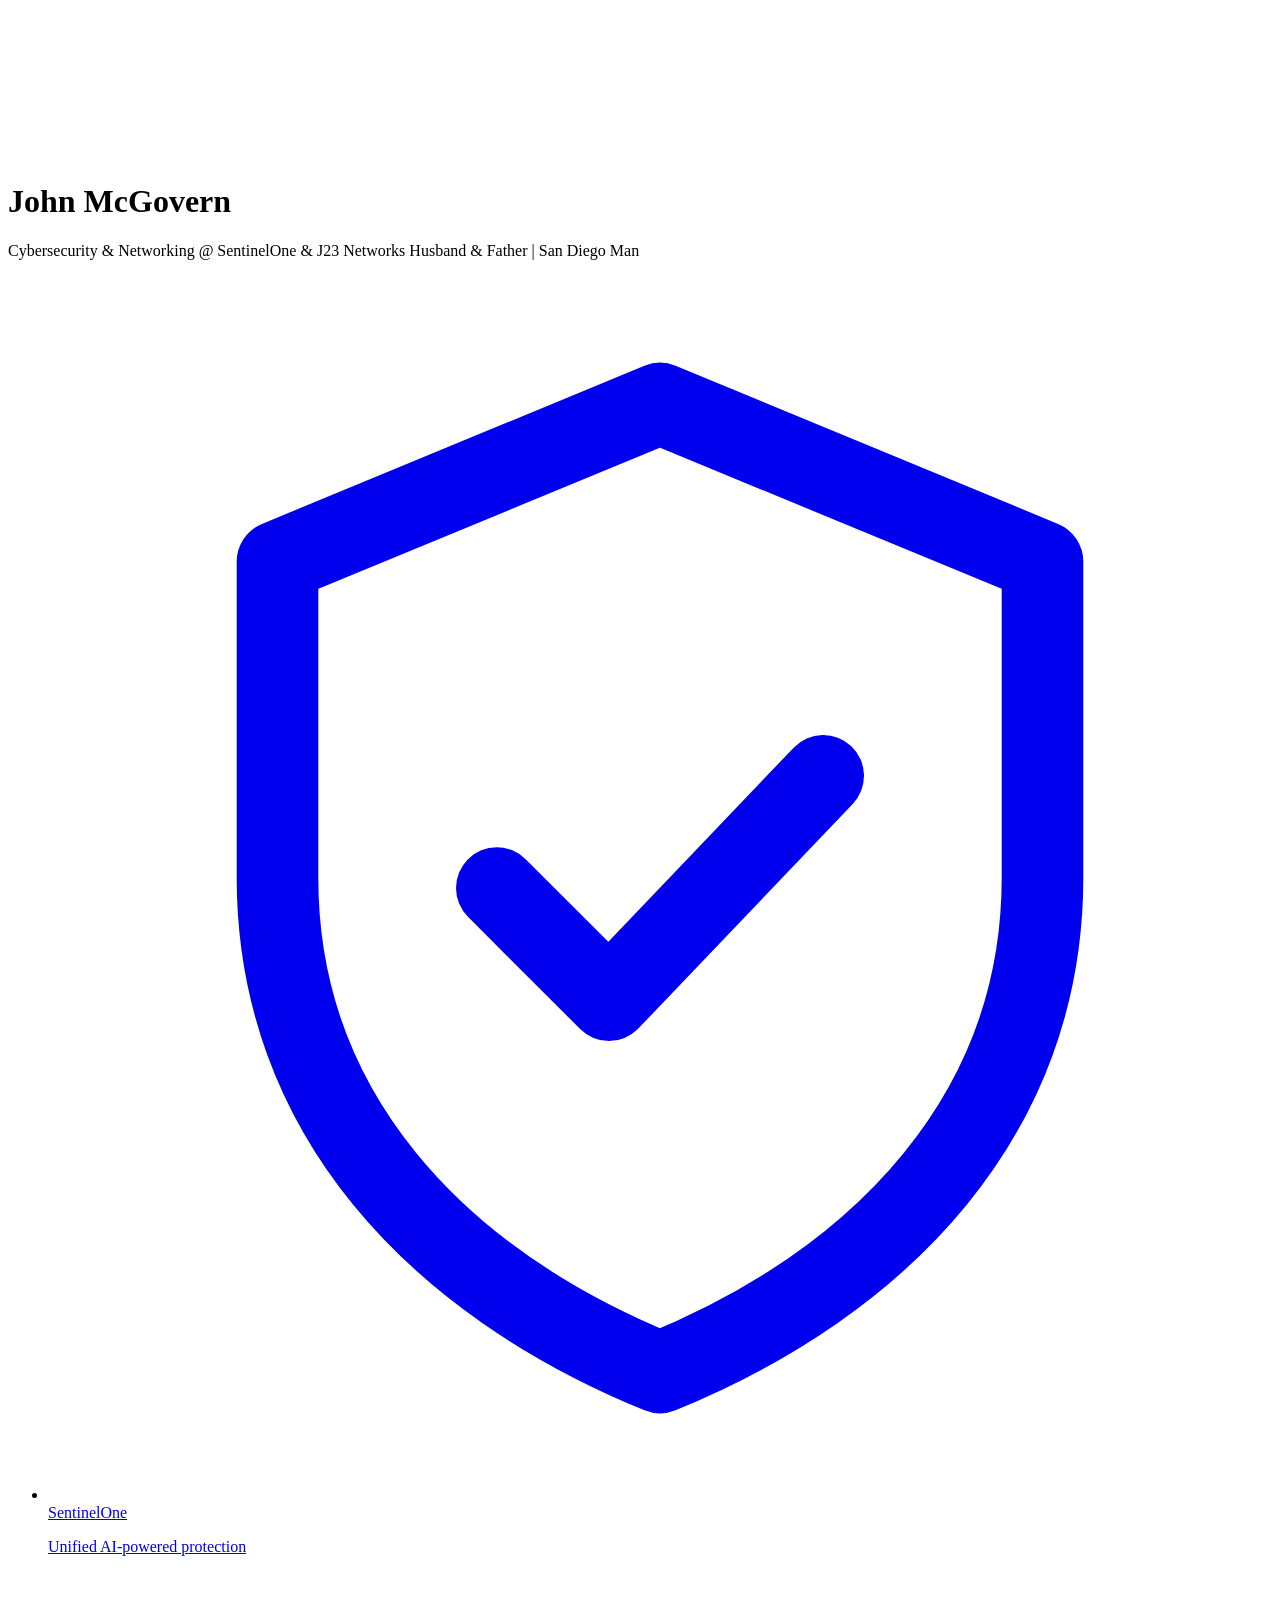
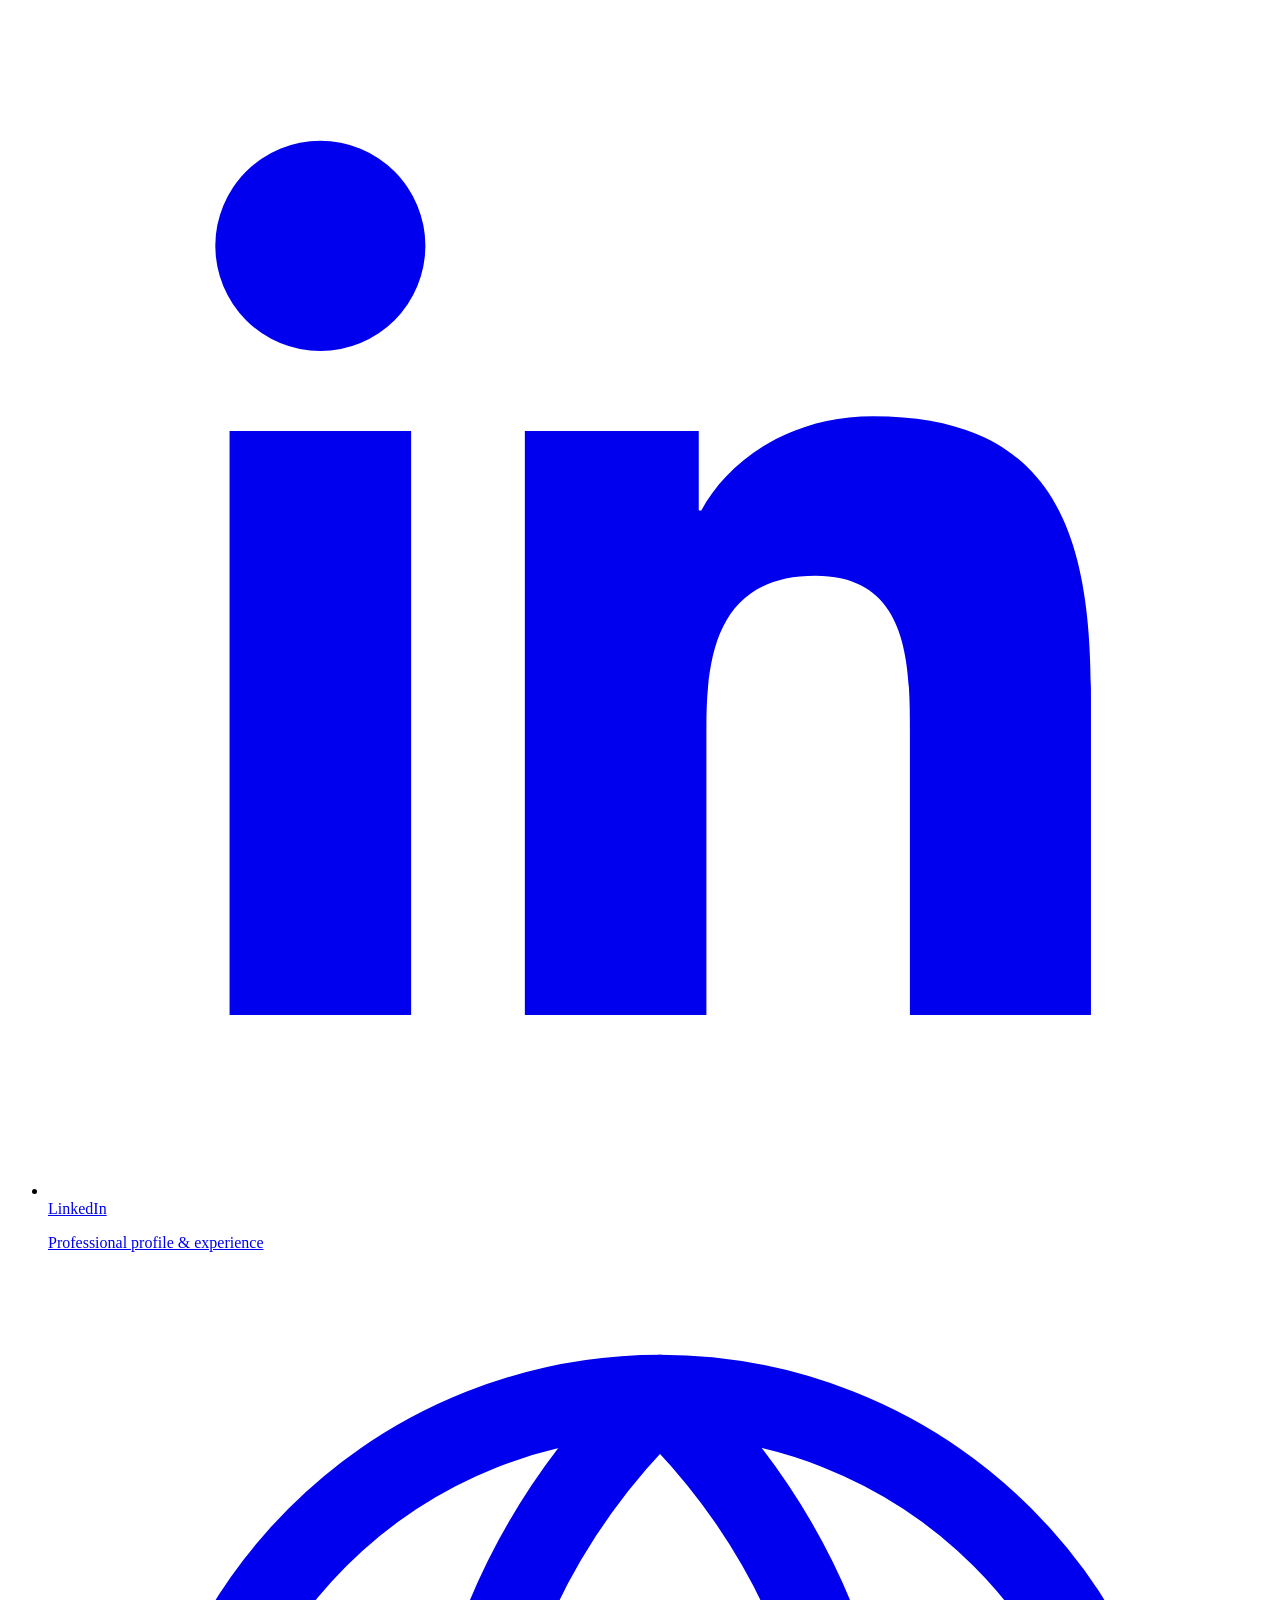
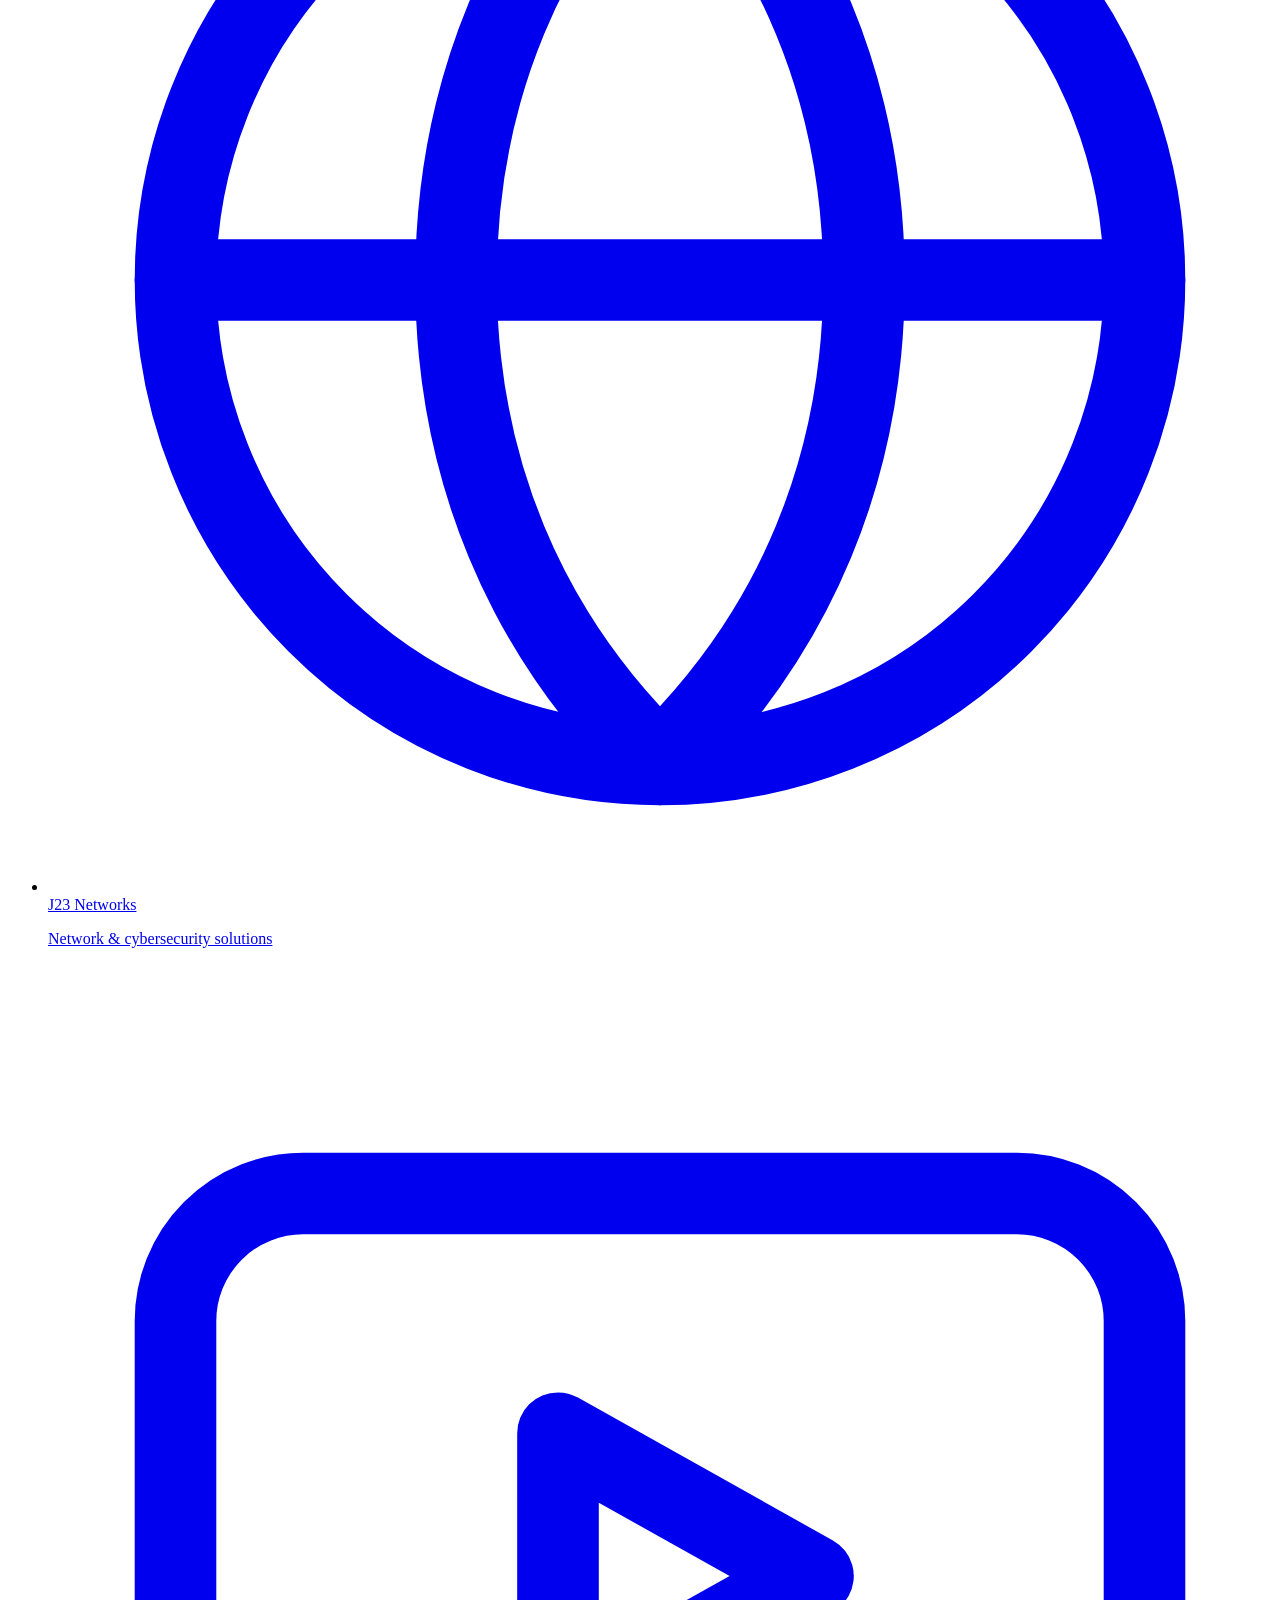
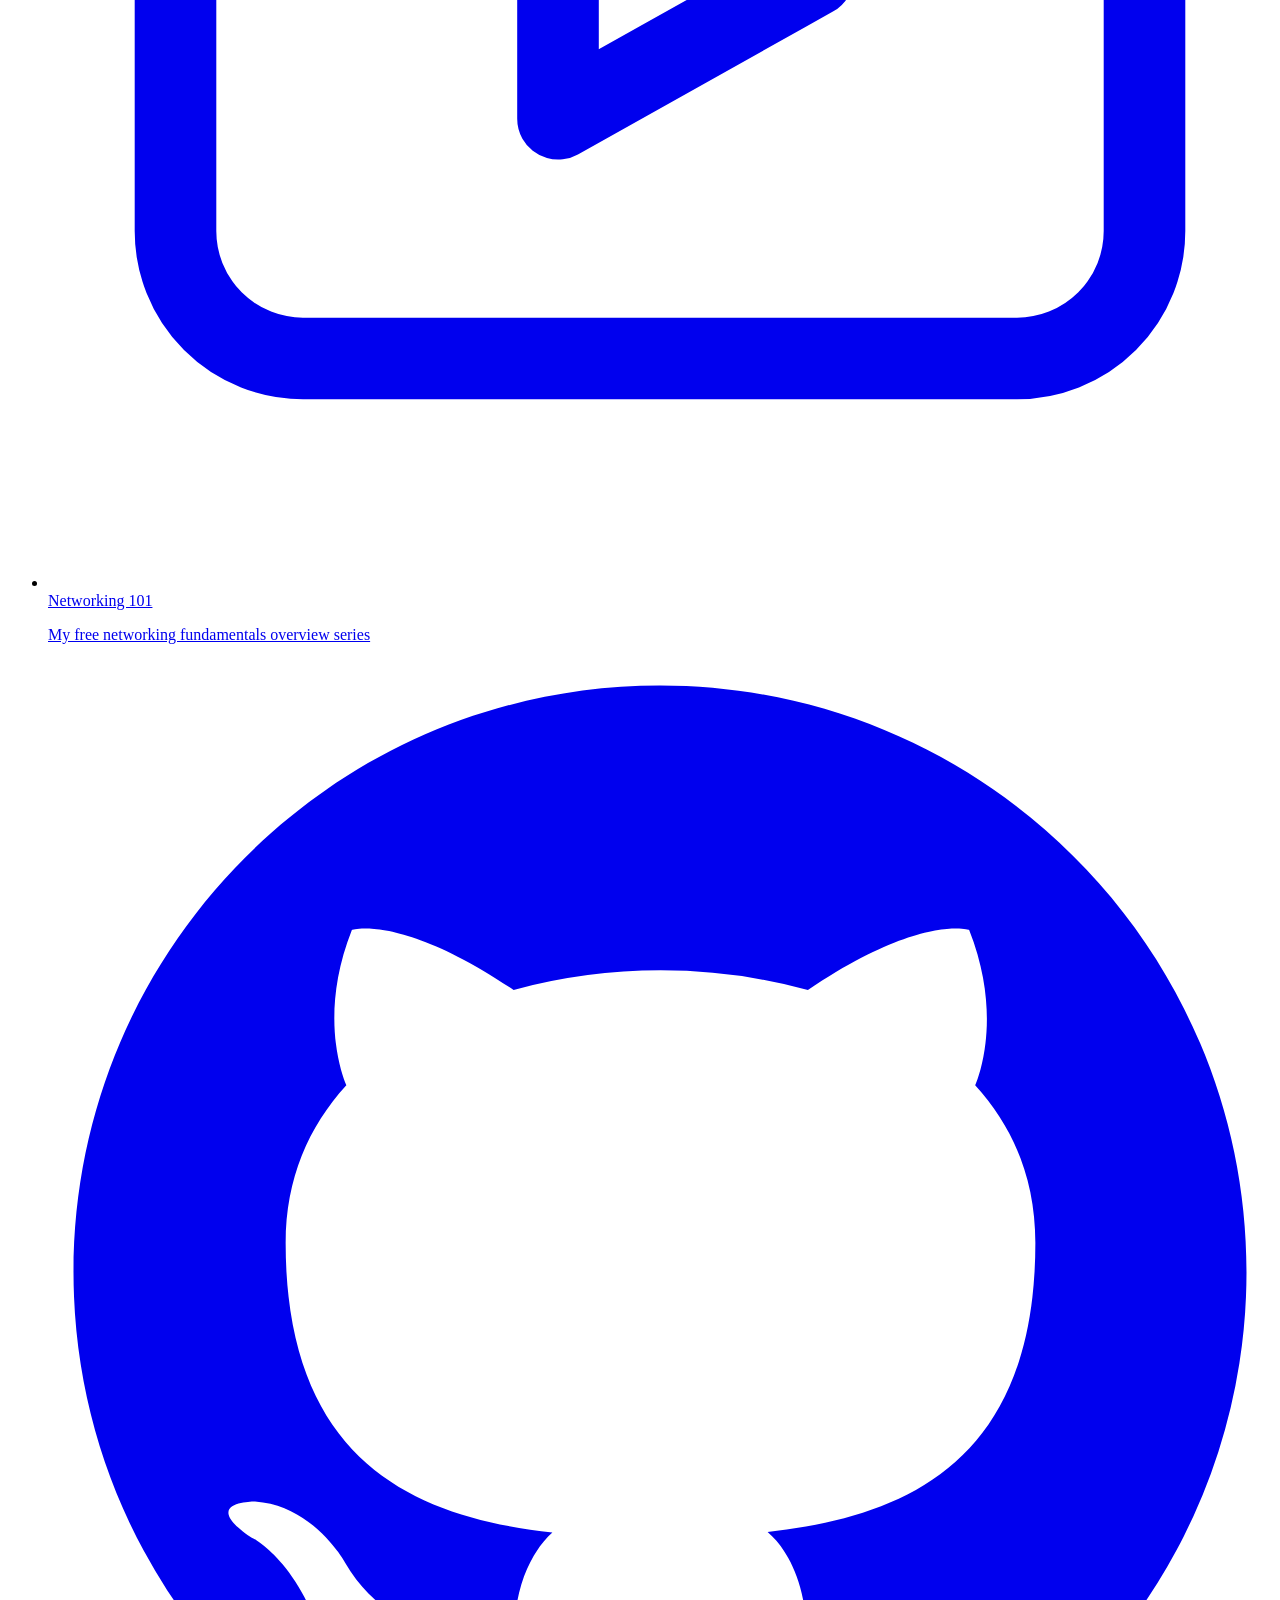
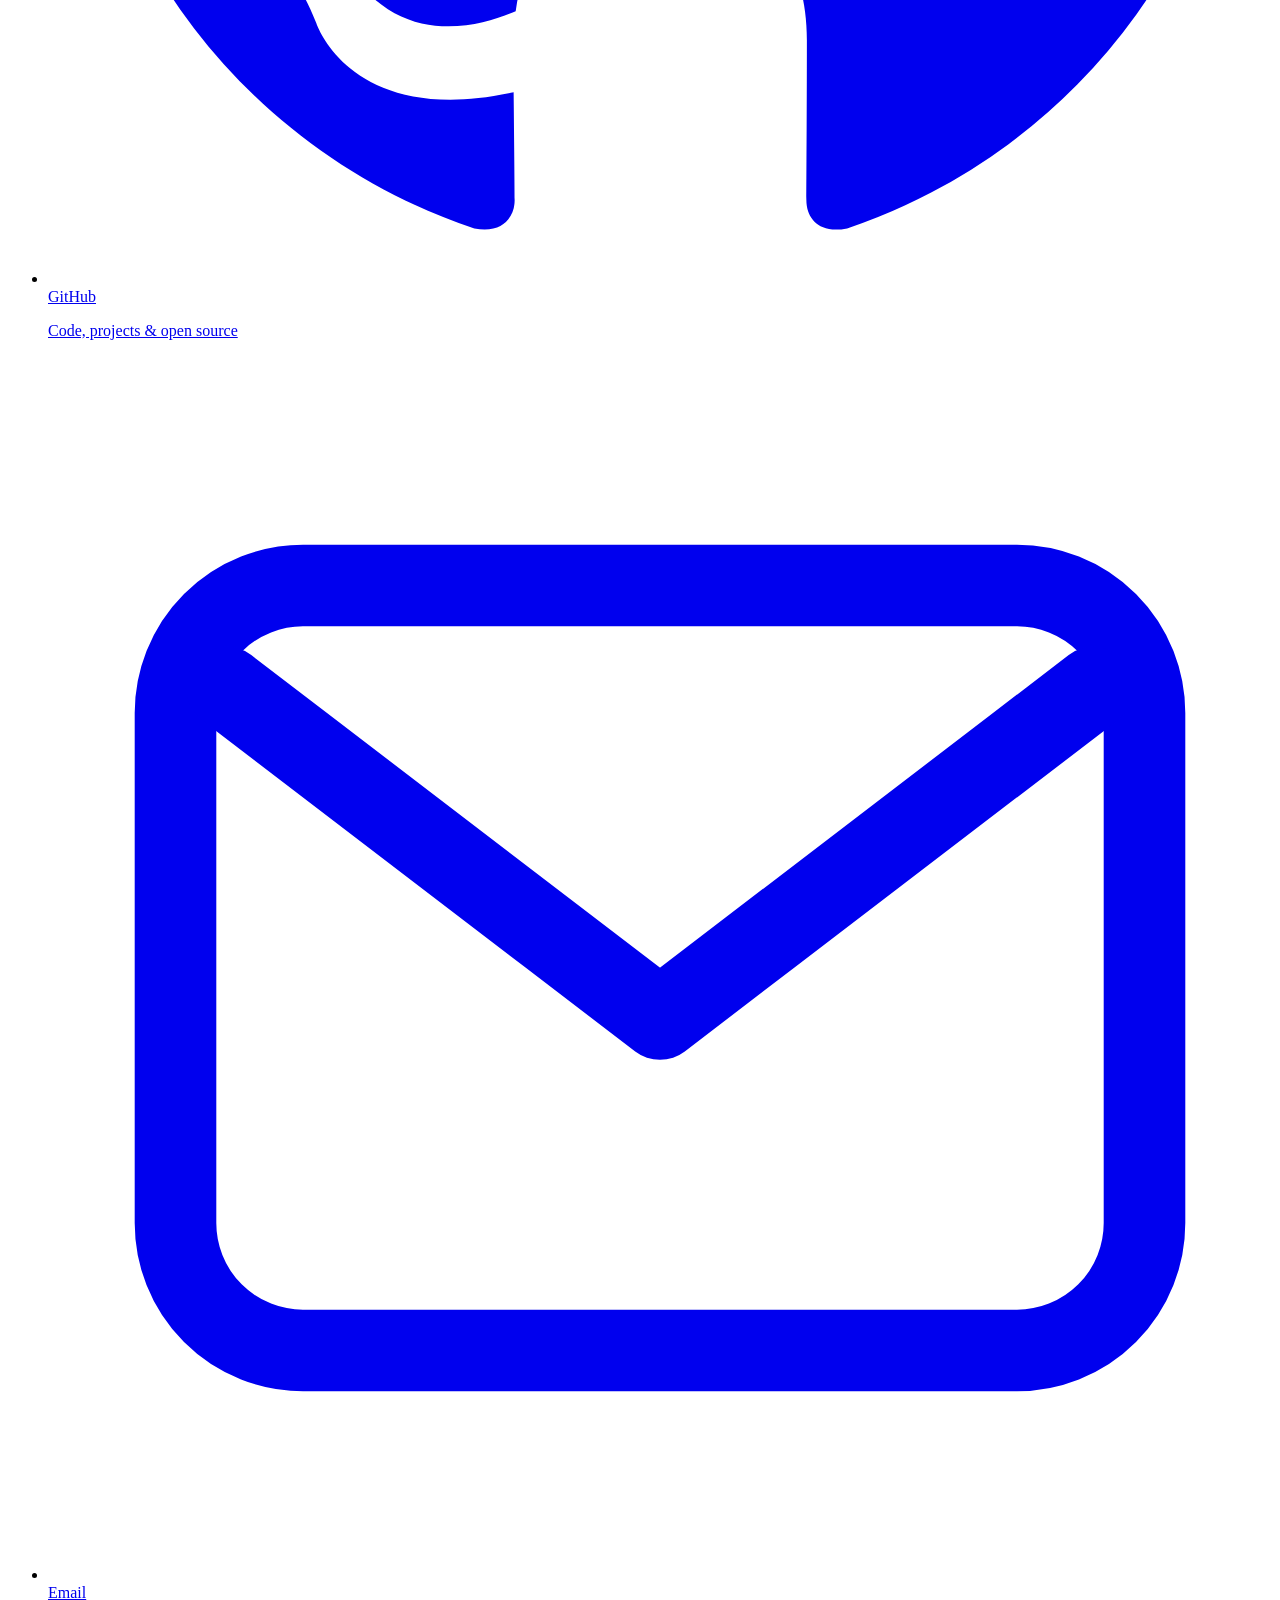
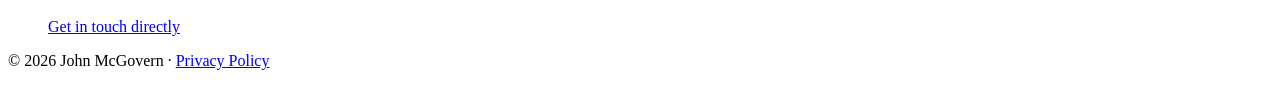
==== public/index.html @ b18dd1b1 "Add SentinelOne and Networking 101 link cards New card order: SentinelOne, LinkedIn, J23 Networks, N" ====
<!doctype html>
<html lang="en">
<head>
  <meta charset="utf-8">
  <meta name="viewport" content="width=device-width, initial-scale=1">
  <title>John McGovern</title>
  <meta name="description" content="John McGovern — cybersecurity &amp; networking at SentinelOne &amp; J23 Networks. Find me on LinkedIn, GitHub, or get in touch.">
  <link rel="icon" type="image/svg+xml" href="/assets/favicon.svg">
  <link rel="canonical" href="https://www.johnmcgovern.com/">

  <!-- Open Graph -->
  <meta property="og:type" content="website">
  <meta property="og:title" content="John McGovern">
  <meta property="og:description" content="Cybersecurity &amp; Networking @ SentinelOne &amp; J23 Networks.">
  <meta property="og:url" content="https://www.johnmcgovern.com/">
  <meta name="twitter:card" content="summary">

  <!-- Google tag (gtag.js) — events queue in dataLayer immediately; the script
       itself loads after the page finishes so it stays off the critical path -->
  <script>
    window.dataLayer = window.dataLayer || [];
    function gtag(){dataLayer.push(arguments);}
    gtag('js', new Date());
    gtag('config', 'G-E0V6D1GJT0');
    window.addEventListener('load', function () {
      var s = document.createElement('script');
      s.async = true;
      s.src = 'https://www.googletagmanager.com/gtag/js?id=G-E0V6D1GJT0';
      document.head.appendChild(s);
    });
  </script>

  <!-- Fonts are self-hosted (see style.css); preload the two critical latin files -->
  <link rel="preload" href="/assets/fonts/space-grotesk-v22-latin.woff2" as="font" type="font/woff2" crossorigin>
  <link rel="preload" href="/assets/fonts/inter-v20-latin.woff2" as="font" type="font/woff2" crossorigin>
  <link rel="stylesheet" href="/assets/css/style.css?v=2">
</head>
<body>
  <canvas id="starfield" aria-hidden="true"></canvas>
  <div class="nebula nebula-blue" aria-hidden="true"></div>
  <div class="nebula nebula-purple" aria-hidden="true"></div>
  <div class="nebula nebula-red" aria-hidden="true"></div>

  <div class="page">
    <main class="hub">
      <!-- No reveal animation on the h1: content first painted at opacity 0 is
           excluded as an LCP candidate, and this is the page's LCP element -->
      <h1 class="name">John <span class="grad-text">McGovern</span></h1>
      <p class="tagline reveal-load"><span class="phrase phrase-lead">Cybersecurity &amp; Networking @ SentinelOne &amp; J23 Networks</span> <span class="phrase">Husband &amp; Father</span> <span class="sep">|</span> <span class="phrase">San Diego Man</span></p>

      <ul class="links reveal-load">
        <li>
          <a class="card card-s1" href="https://www.sentinelone.com" target="_blank" rel="noopener">
            <svg viewBox="0 0 24 24" fill="none" stroke="currentColor" stroke-width="1.6" stroke-linecap="round" stroke-linejoin="round" aria-hidden="true"><path d="M12 2.5 4.5 5.6v6.2c0 4.6 3.1 7.9 7.5 9.7 4.4-1.8 7.5-5.1 7.5-9.7V5.6L12 2.5z"/><path d="m8.8 12 2.2 2.2 4.2-4.4"/></svg>
            <span class="card-title">SentinelOne</span>
            <p class="card-desc">Unified AI-powered protection</p>
          </a>
        </li>
        <li>
          <a class="card card-linkedin" href="https://www.linkedin.com/in/johnmcgovern" target="_blank" rel="noopener">
            <svg viewBox="0 0 24 24" fill="currentColor" aria-hidden="true"><path d="M20.45 20.45h-3.55v-5.57c0-1.33-.03-3.04-1.85-3.04-1.86 0-2.14 1.45-2.14 2.94v5.67H9.35V9h3.41v1.56h.05c.48-.9 1.64-1.85 3.37-1.85 3.6 0 4.27 2.37 4.27 5.46v6.28zM5.34 7.43a2.06 2.06 0 1 1 0-4.12 2.06 2.06 0 0 1 0 4.12zM7.12 20.45H3.56V9h3.56v11.45z"/></svg>
            <span class="card-title">LinkedIn</span>
            <p class="card-desc">Professional profile &amp; experience</p>
          </a>
        </li>
        <li>
          <a class="card card-j23" href="https://www.j23networks.com" target="_blank" rel="noopener">
            <svg viewBox="0 0 24 24" fill="none" stroke="currentColor" stroke-width="1.6" stroke-linecap="round" stroke-linejoin="round" aria-hidden="true"><circle cx="12" cy="12" r="9.5"/><path d="M2.5 12h19M12 2.5c2.7 2.6 4 5.9 4 9.5s-1.3 6.9-4 9.5c-2.7-2.6-4-5.9-4-9.5s1.3-6.9 4-9.5z"/></svg>
            <span class="card-title">J23 Networks</span>
            <p class="card-desc">Network &amp; cybersecurity solutions</p>
          </a>
        </li>
        <li>
          <a class="card card-net101" href="https://www.youtube.com/watch?v=pAUIaIU7BtQ&amp;list=PLMTCTd3b8IdLkjpCLrxbFKTY6CTlaMPco" target="_blank" rel="noopener">
            <svg viewBox="0 0 24 24" fill="none" stroke="currentColor" stroke-width="1.6" stroke-linecap="round" stroke-linejoin="round" aria-hidden="true"><rect x="2.5" y="4.5" width="19" height="15" rx="2.5"/><path d="m10 9.2 5 2.8-5 2.8z"/></svg>
            <span class="card-title">Networking 101</span>
            <p class="card-desc">My free networking fundamentals overview series</p>
          </a>
        </li>
        <li>
          <a class="card card-github" href="https://github.com/johnmcgovern" target="_blank" rel="noopener">
            <svg viewBox="0 0 24 24" fill="currentColor" aria-hidden="true"><path d="M12 .5C5.65.5.5 5.65.5 12c0 5.08 3.29 9.39 7.86 10.91.58.11.79-.25.79-.55 0-.27-.01-1.17-.02-2.12-3.2.7-3.87-1.36-3.87-1.36-.52-1.33-1.28-1.68-1.28-1.68-1.04-.71.08-.7.08-.7 1.15.08 1.76 1.19 1.76 1.19 1.03 1.76 2.69 1.25 3.35.96.1-.75.4-1.25.72-1.54-2.55-.29-5.23-1.28-5.23-5.68 0-1.26.45-2.28 1.19-3.09-.12-.29-.52-1.46.11-3.05 0 0 .97-.31 3.17 1.18a11.02 11.02 0 0 1 5.77 0c2.2-1.49 3.16-1.18 3.16-1.18.63 1.59.24 2.76.12 3.05.74.81 1.18 1.83 1.18 3.09 0 4.41-2.69 5.38-5.25 5.67.41.35.77 1.05.77 2.12 0 1.53-.01 2.76-.01 3.14 0 .3.2.67.8.55A11.51 11.51 0 0 0 23.5 12C23.5 5.65 18.35.5 12 .5z"/></svg>
            <span class="card-title">GitHub</span>
            <p class="card-desc">Code, projects &amp; open source</p>
          </a>
        </li>
        <li>
          <a class="card card-email" href="mailto:john@johnmcgovern.com">
            <svg viewBox="0 0 24 24" fill="none" stroke="currentColor" stroke-width="1.6" stroke-linecap="round" stroke-linejoin="round" aria-hidden="true"><rect x="2.5" y="4.5" width="19" height="15" rx="2.5"/><path d="m3.5 6.5 8.5 6.5 8.5-6.5"/></svg>
            <span class="card-title">Email</span>
            <p class="card-desc">Get in touch directly</p>
          </a>
        </li>
      </ul>

      <footer class="footer reveal-load">
        <p>&copy; 2026 John McGovern <span class="sep">&middot;</span> <a href="/privacy">Privacy Policy</a></p>
      </footer>
    </main>
  </div>

  <script src="/assets/js/main.js?v=1" defer></script>
</body>
</html>
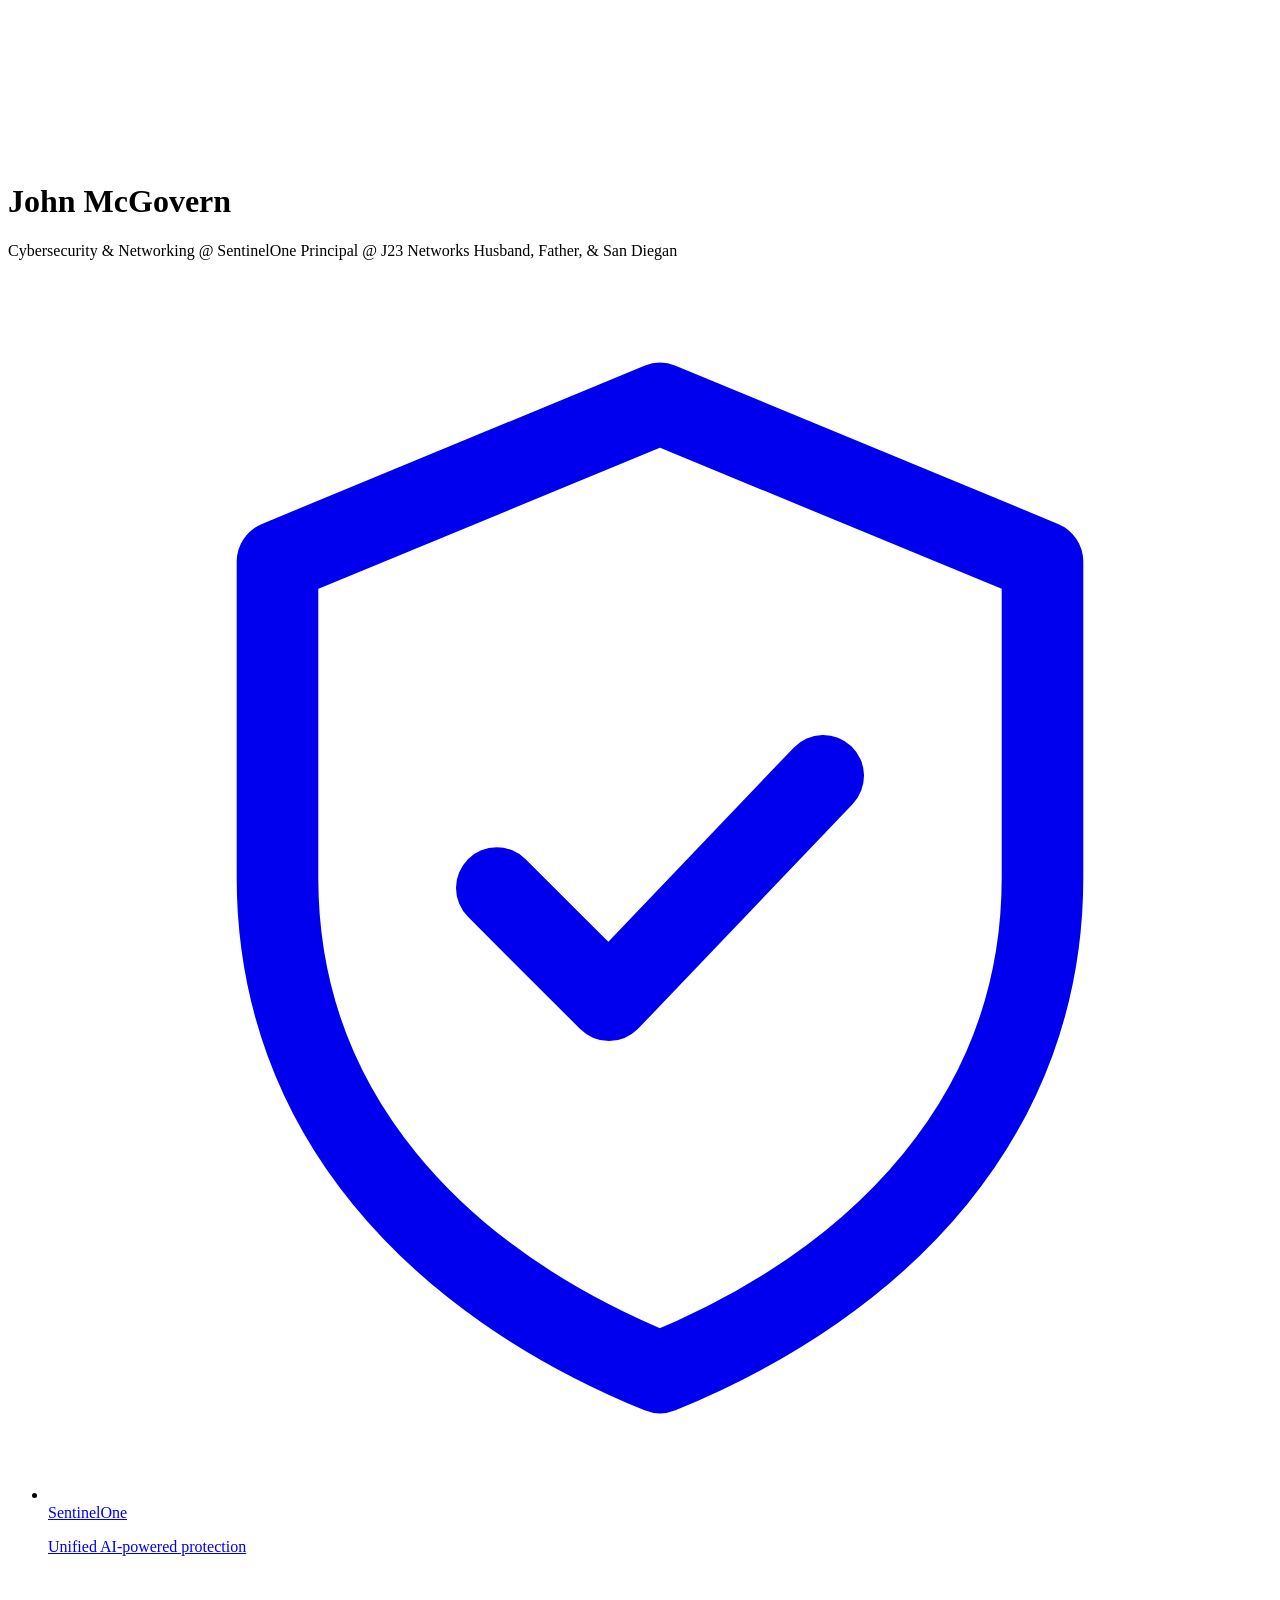
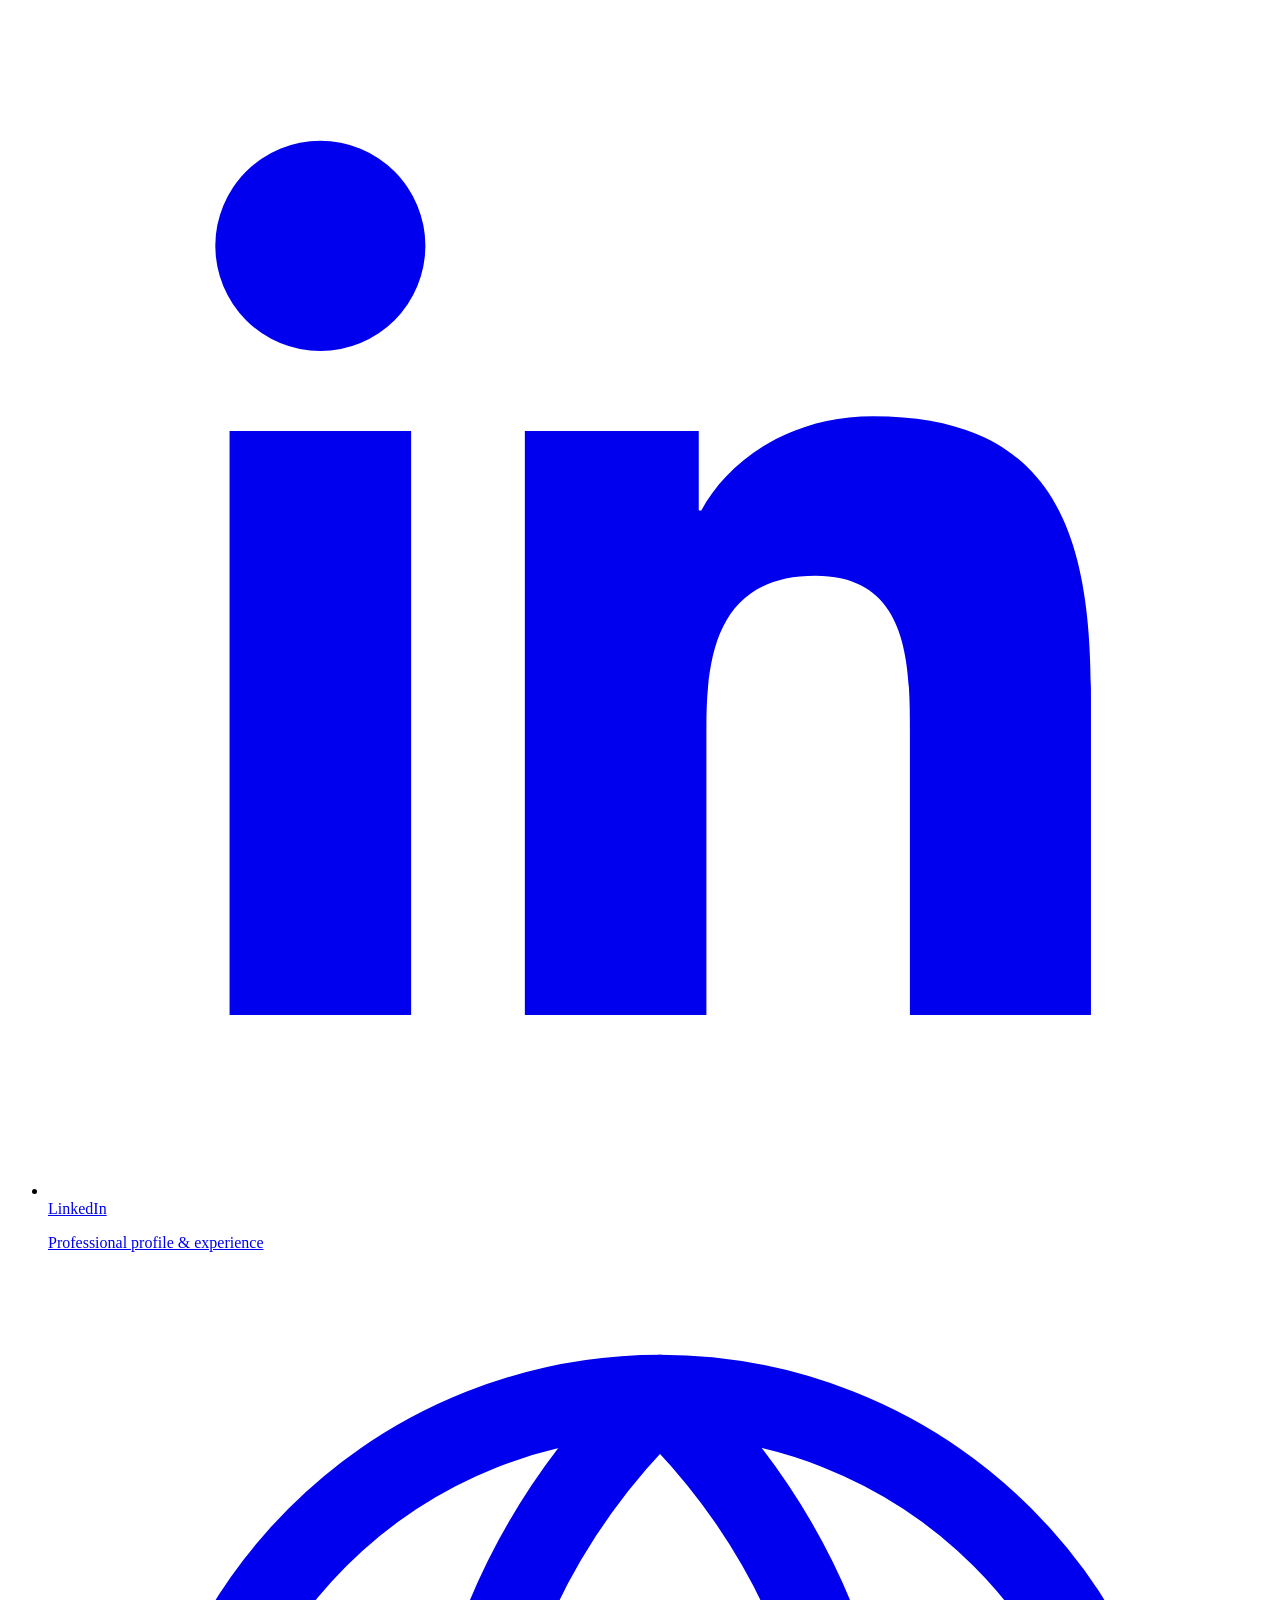
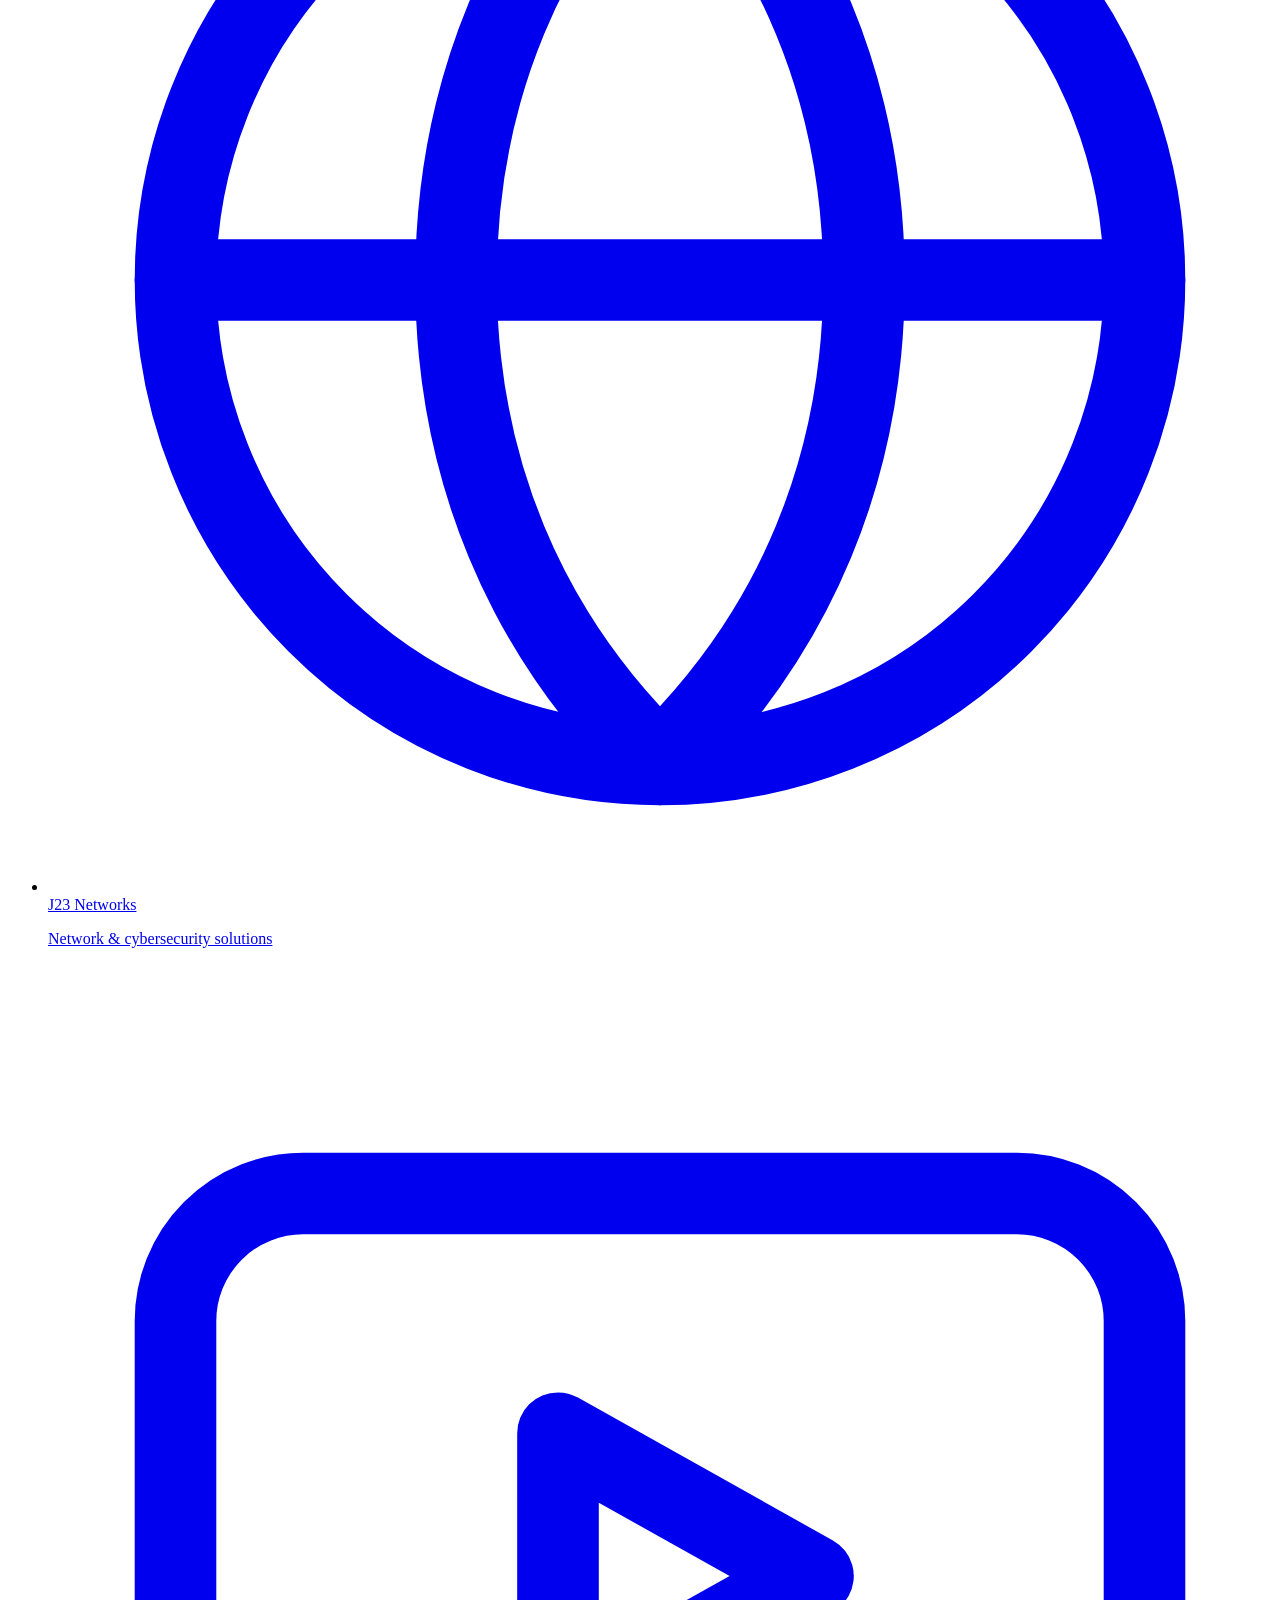
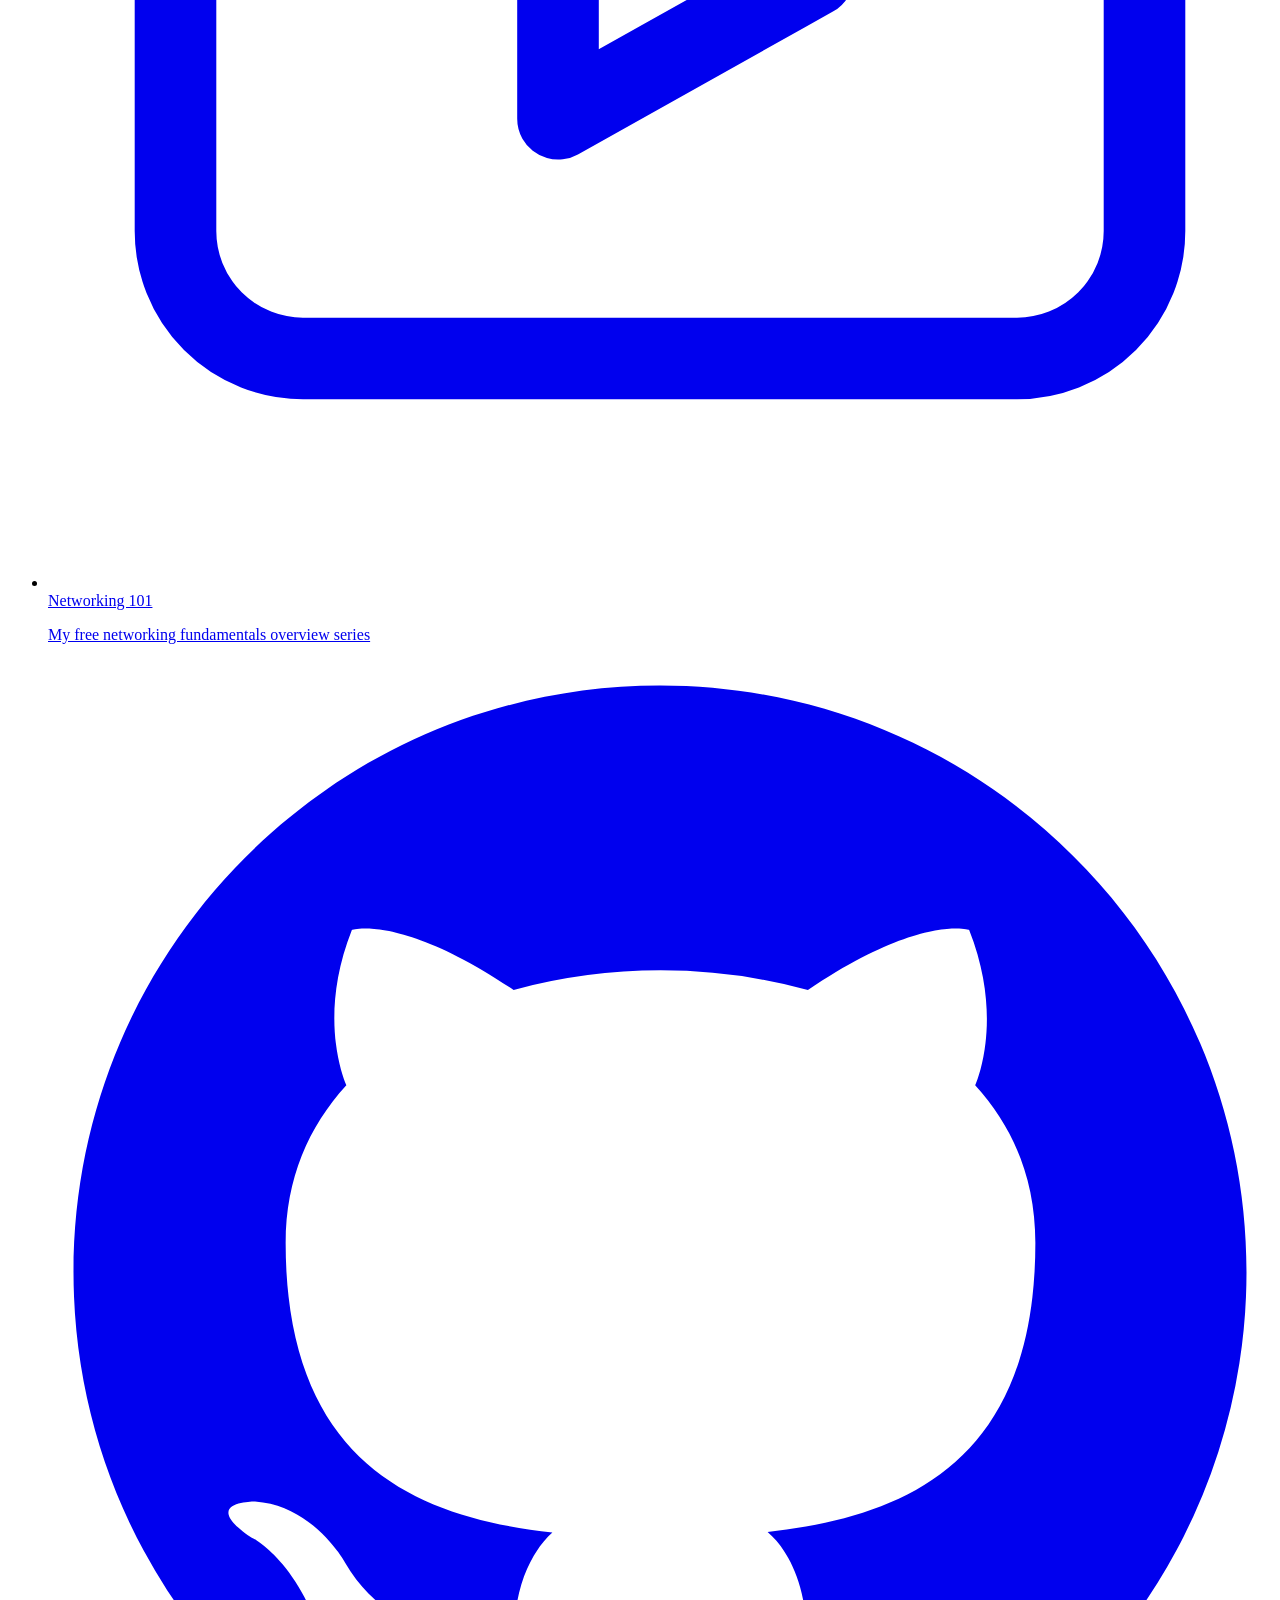
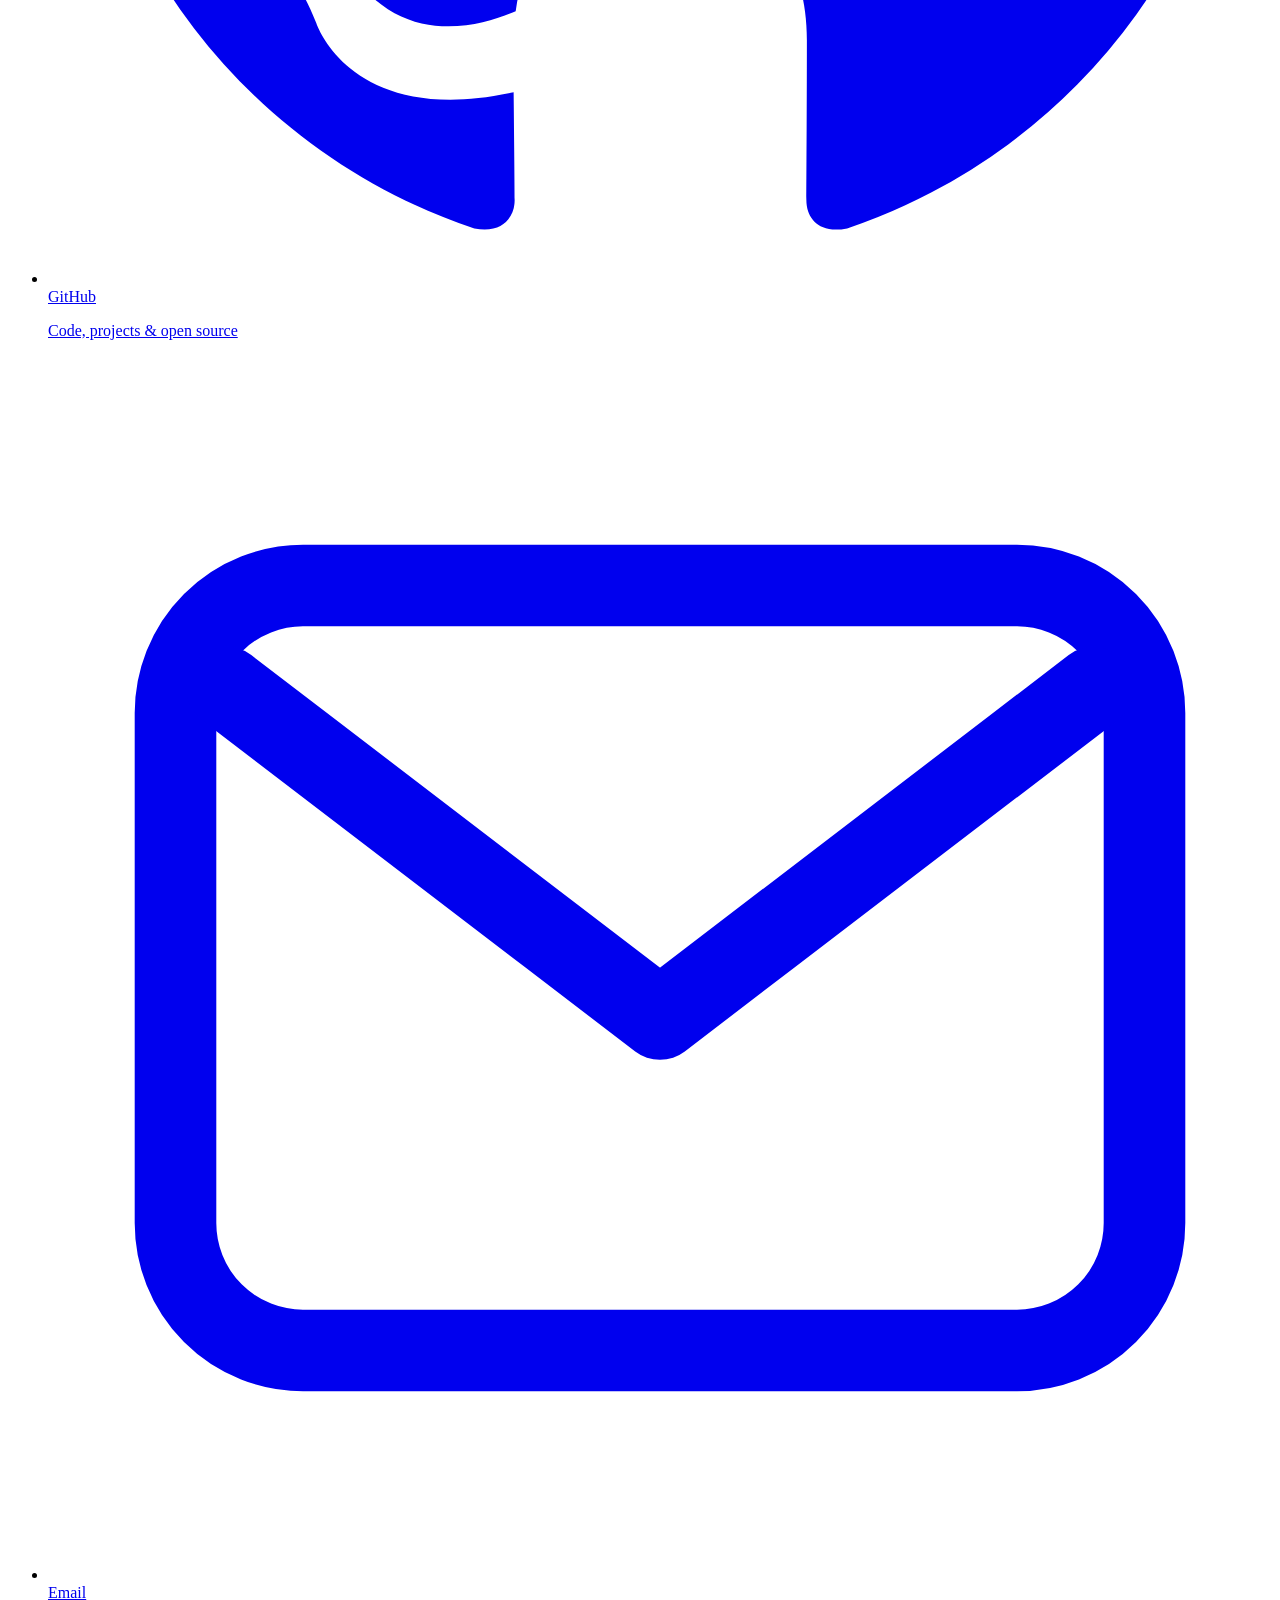
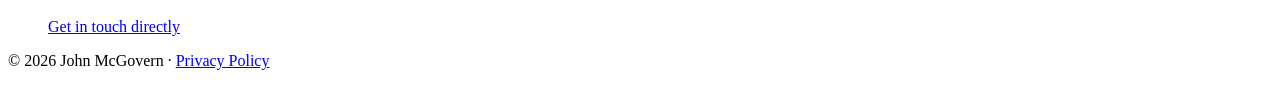
==== commit e93ae2d3: "Rework tagline into three fixed lines; sync meta descriptions Tagline now reads SentinelOne / Princi" ====
--- a/public/index.html
+++ b/public/index.html
@@ -4,14 +4,14 @@
   <meta charset="utf-8">
   <meta name="viewport" content="width=device-width, initial-scale=1">
   <title>John McGovern</title>
-  <meta name="description" content="John McGovern — cybersecurity &amp; networking at SentinelOne &amp; J23 Networks. Find me on LinkedIn, GitHub, or get in touch.">
+  <meta name="description" content="John McGovern — Cybersecurity &amp; Networking @ SentinelOne. Principal @ J23 Networks. Find me on LinkedIn, GitHub, or get in touch.">
   <link rel="icon" type="image/svg+xml" href="/assets/favicon.svg">
   <link rel="canonical" href="https://www.johnmcgovern.com/">
 
   <!-- Open Graph -->
   <meta property="og:type" content="website">
   <meta property="og:title" content="John McGovern">
-  <meta property="og:description" content="Cybersecurity &amp; Networking @ SentinelOne &amp; J23 Networks.">
+  <meta property="og:description" content="Cybersecurity &amp; Networking @ SentinelOne. Principal @ J23 Networks.">
   <meta property="og:url" content="https://www.johnmcgovern.com/">
   <meta name="twitter:card" content="summary">
 
@@ -33,7 +33,7 @@
   <!-- Fonts are self-hosted (see style.css); preload the two critical latin files -->
   <link rel="preload" href="/assets/fonts/space-grotesk-v22-latin.woff2" as="font" type="font/woff2" crossorigin>
   <link rel="preload" href="/assets/fonts/inter-v20-latin.woff2" as="font" type="font/woff2" crossorigin>
-  <link rel="stylesheet" href="/assets/css/style.css?v=2">
+  <link rel="stylesheet" href="/assets/css/style.css?v=3">
 </head>
 <body>
   <canvas id="starfield" aria-hidden="true"></canvas>
@@ -46,7 +46,7 @@
       <!-- No reveal animation on the h1: content first painted at opacity 0 is
            excluded as an LCP candidate, and this is the page's LCP element -->
       <h1 class="name">John <span class="grad-text">McGovern</span></h1>
-      <p class="tagline reveal-load"><span class="phrase phrase-lead">Cybersecurity &amp; Networking @ SentinelOne &amp; J23 Networks</span> <span class="phrase">Husband &amp; Father</span> <span class="sep">|</span> <span class="phrase">San Diego Man</span></p>
+      <p class="tagline reveal-load"><span class="phrase">Cybersecurity &amp; Networking @ SentinelOne</span> <span class="phrase">Principal @ J23 Networks</span> <span class="phrase">Husband, Father, &amp; San Diegan</span></p>
 
       <ul class="links reveal-load">
         <li>
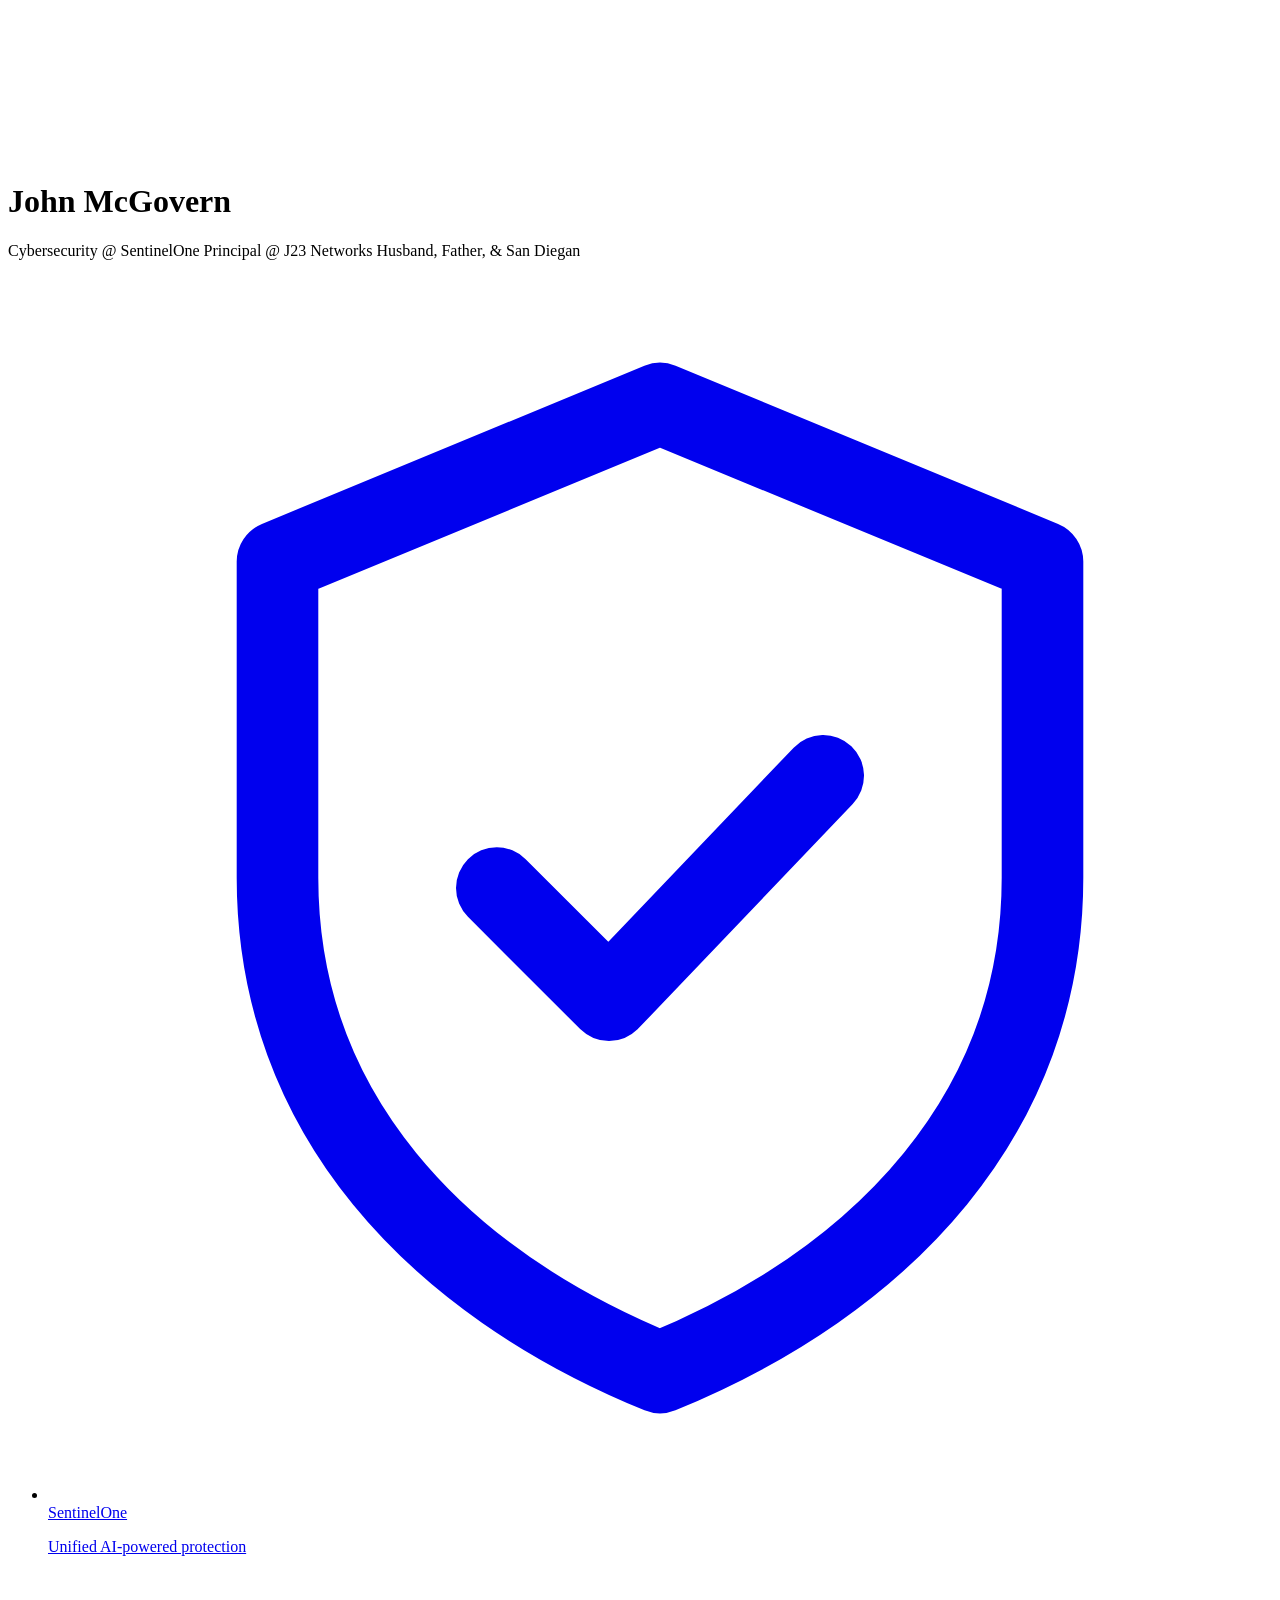
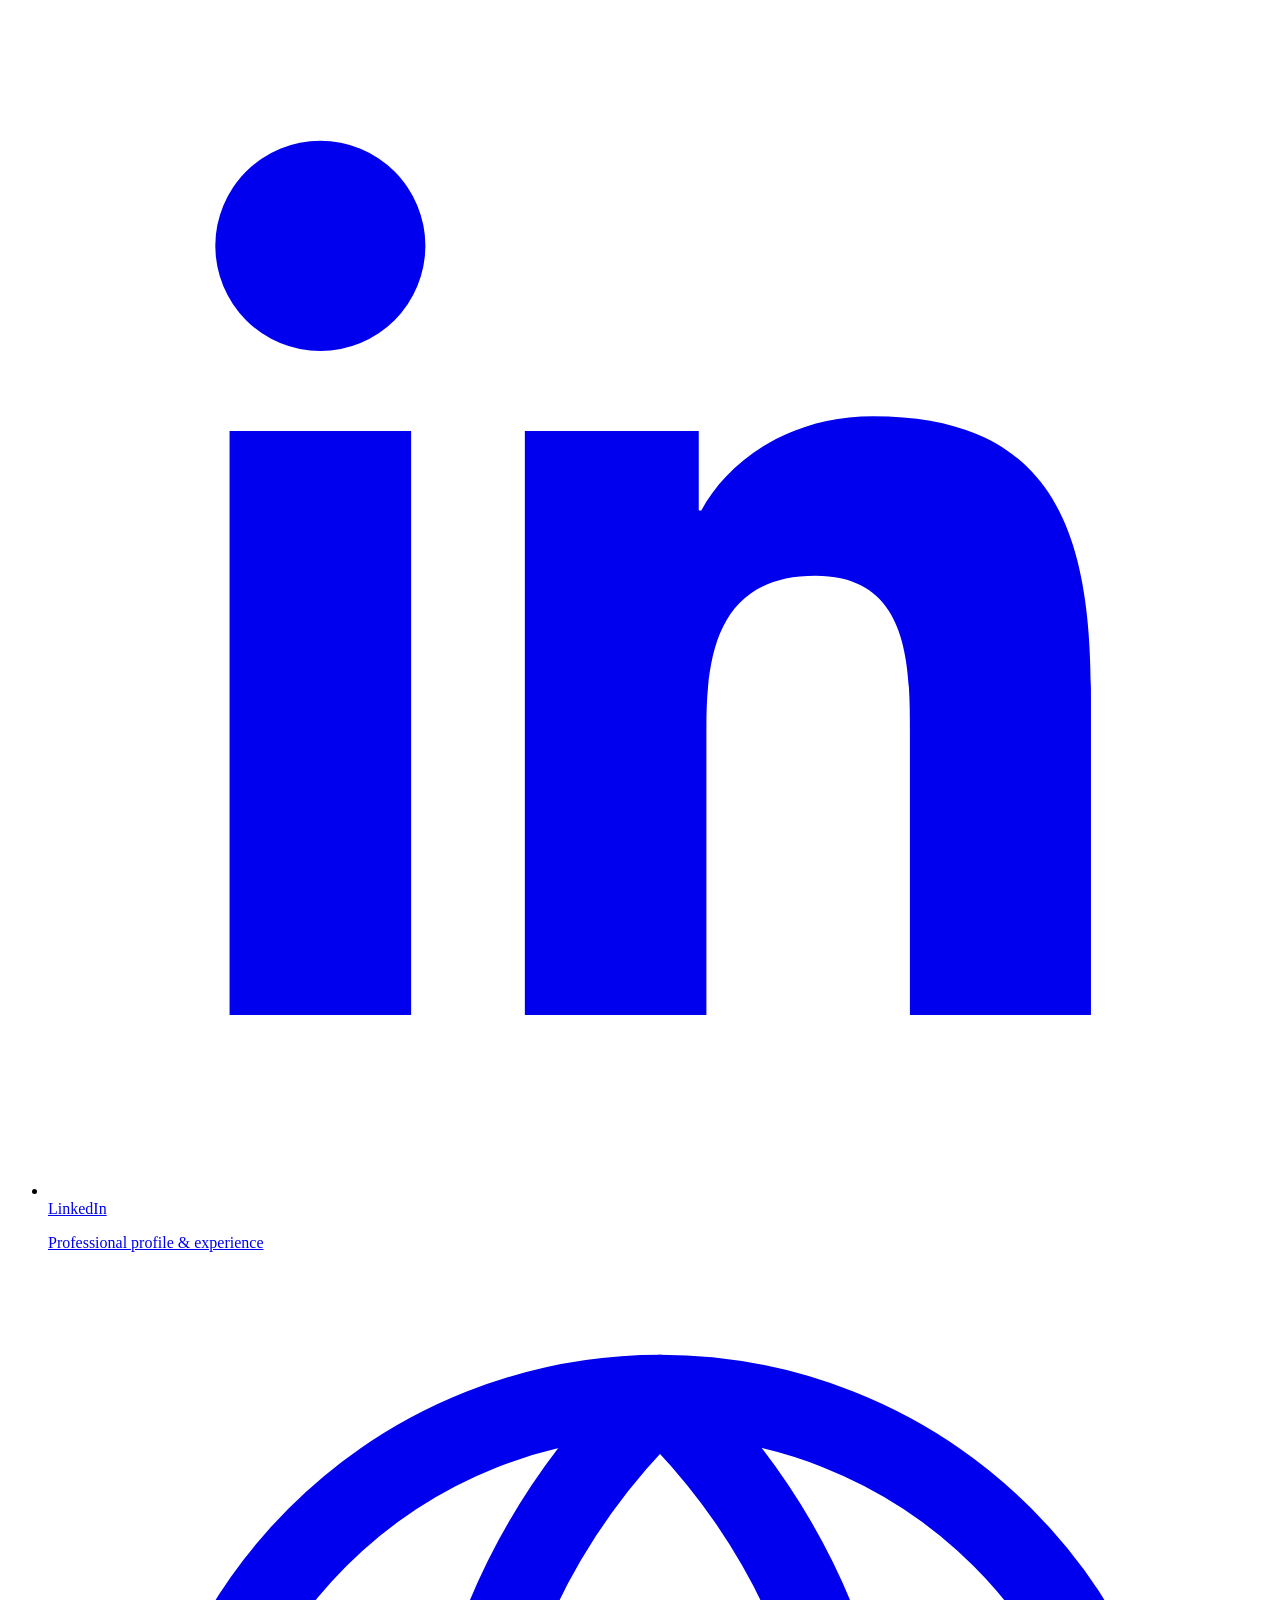
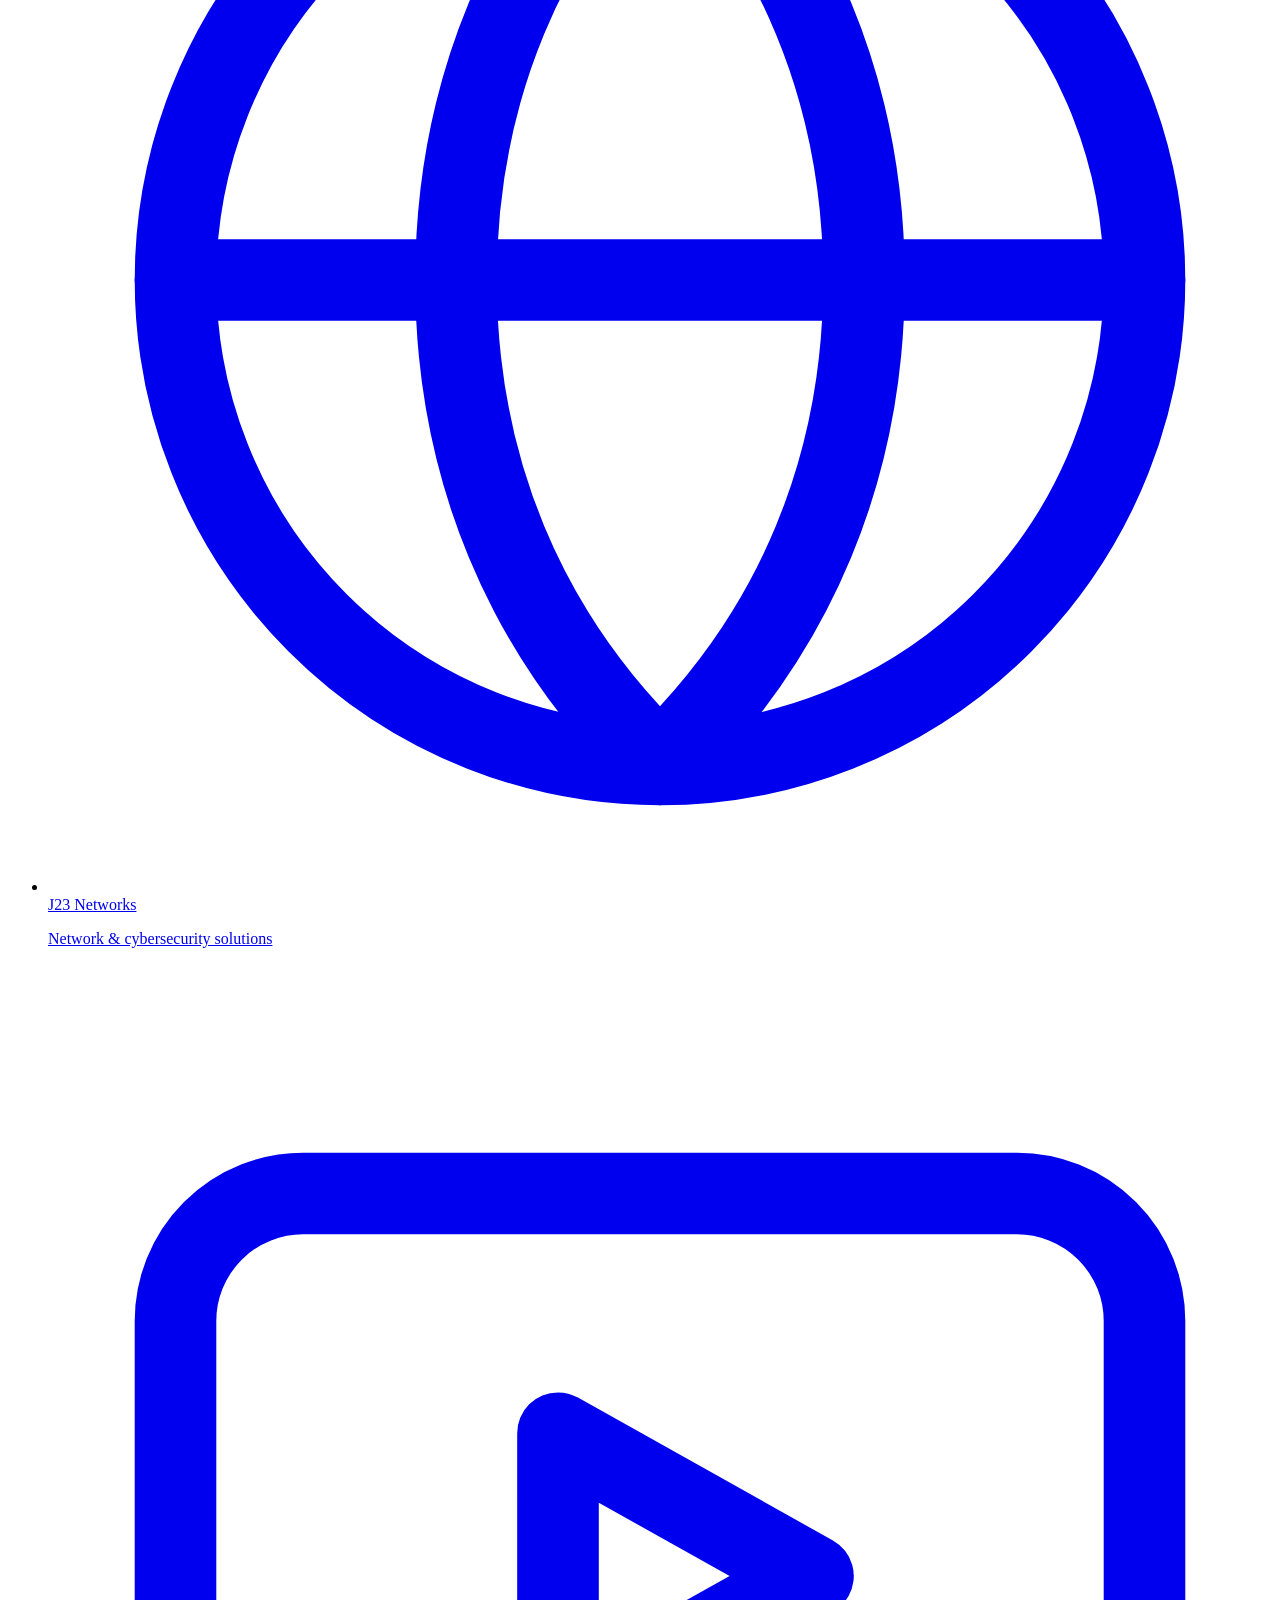
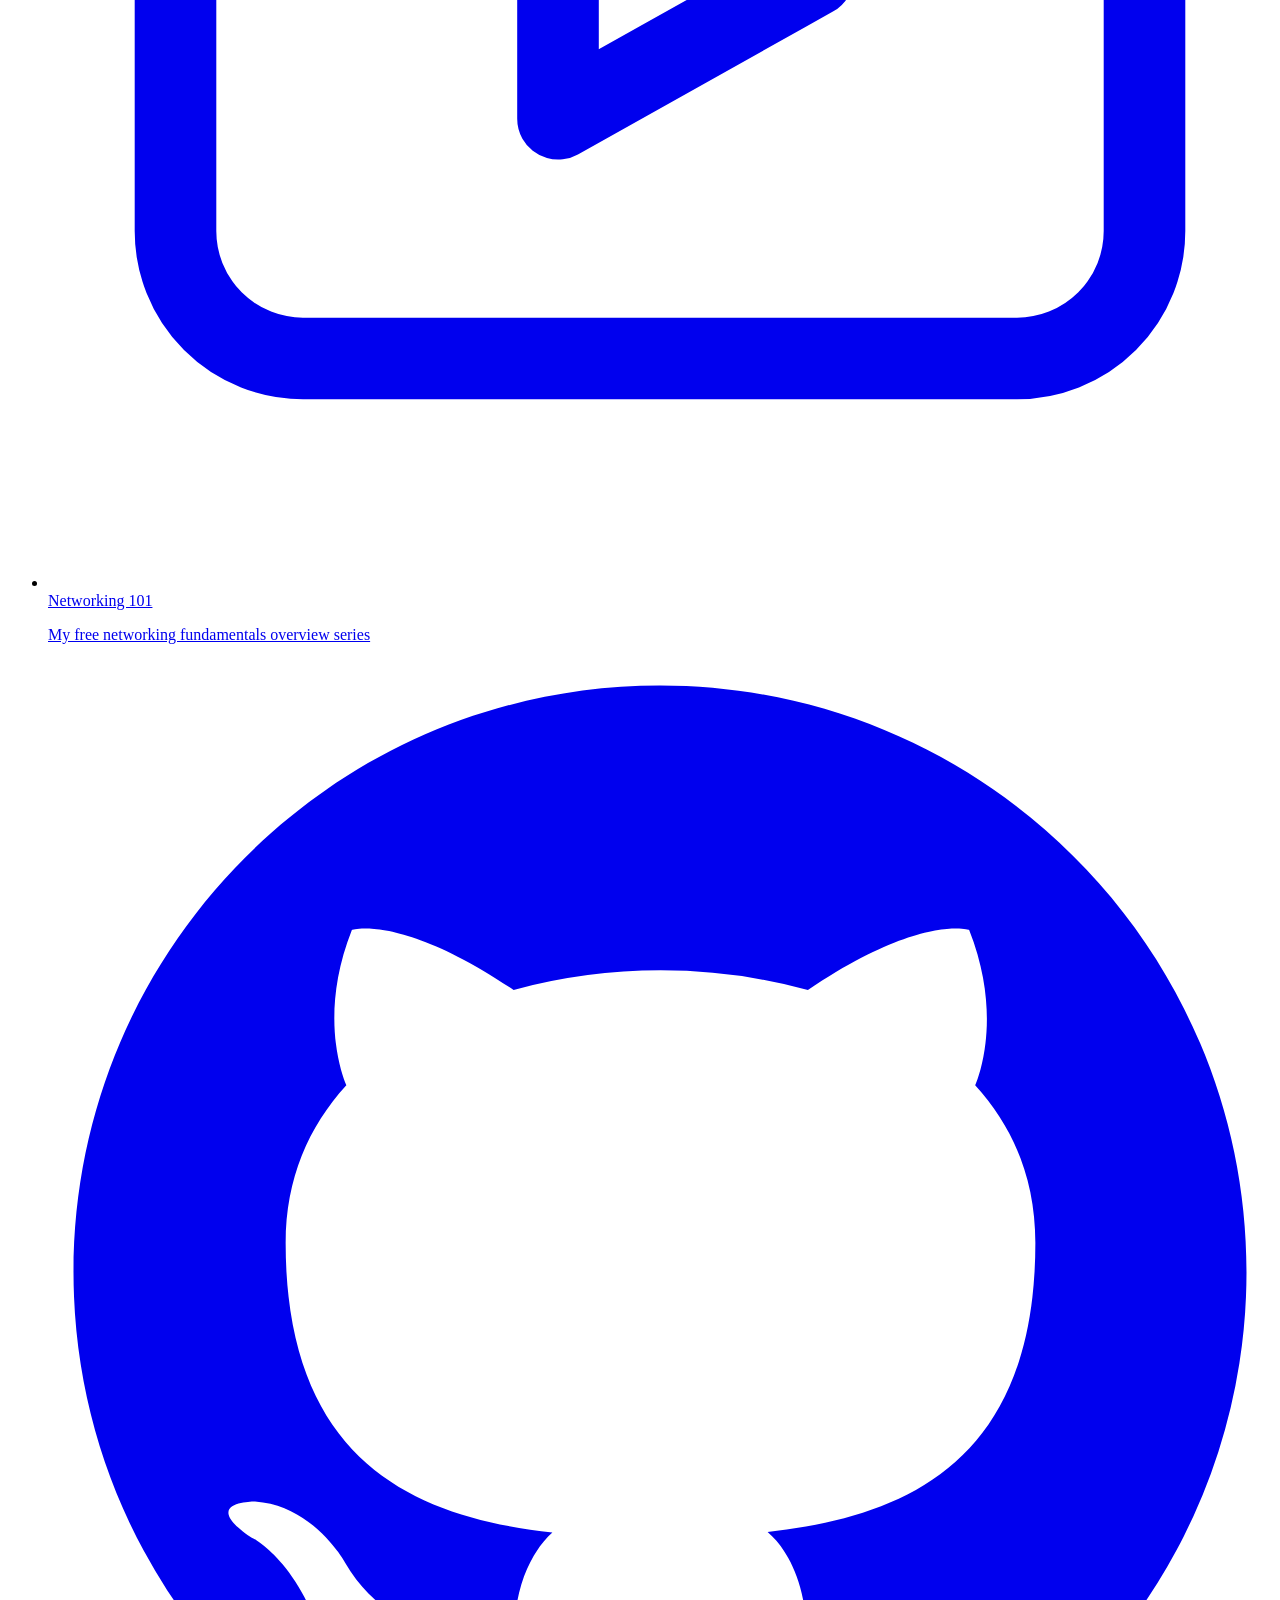
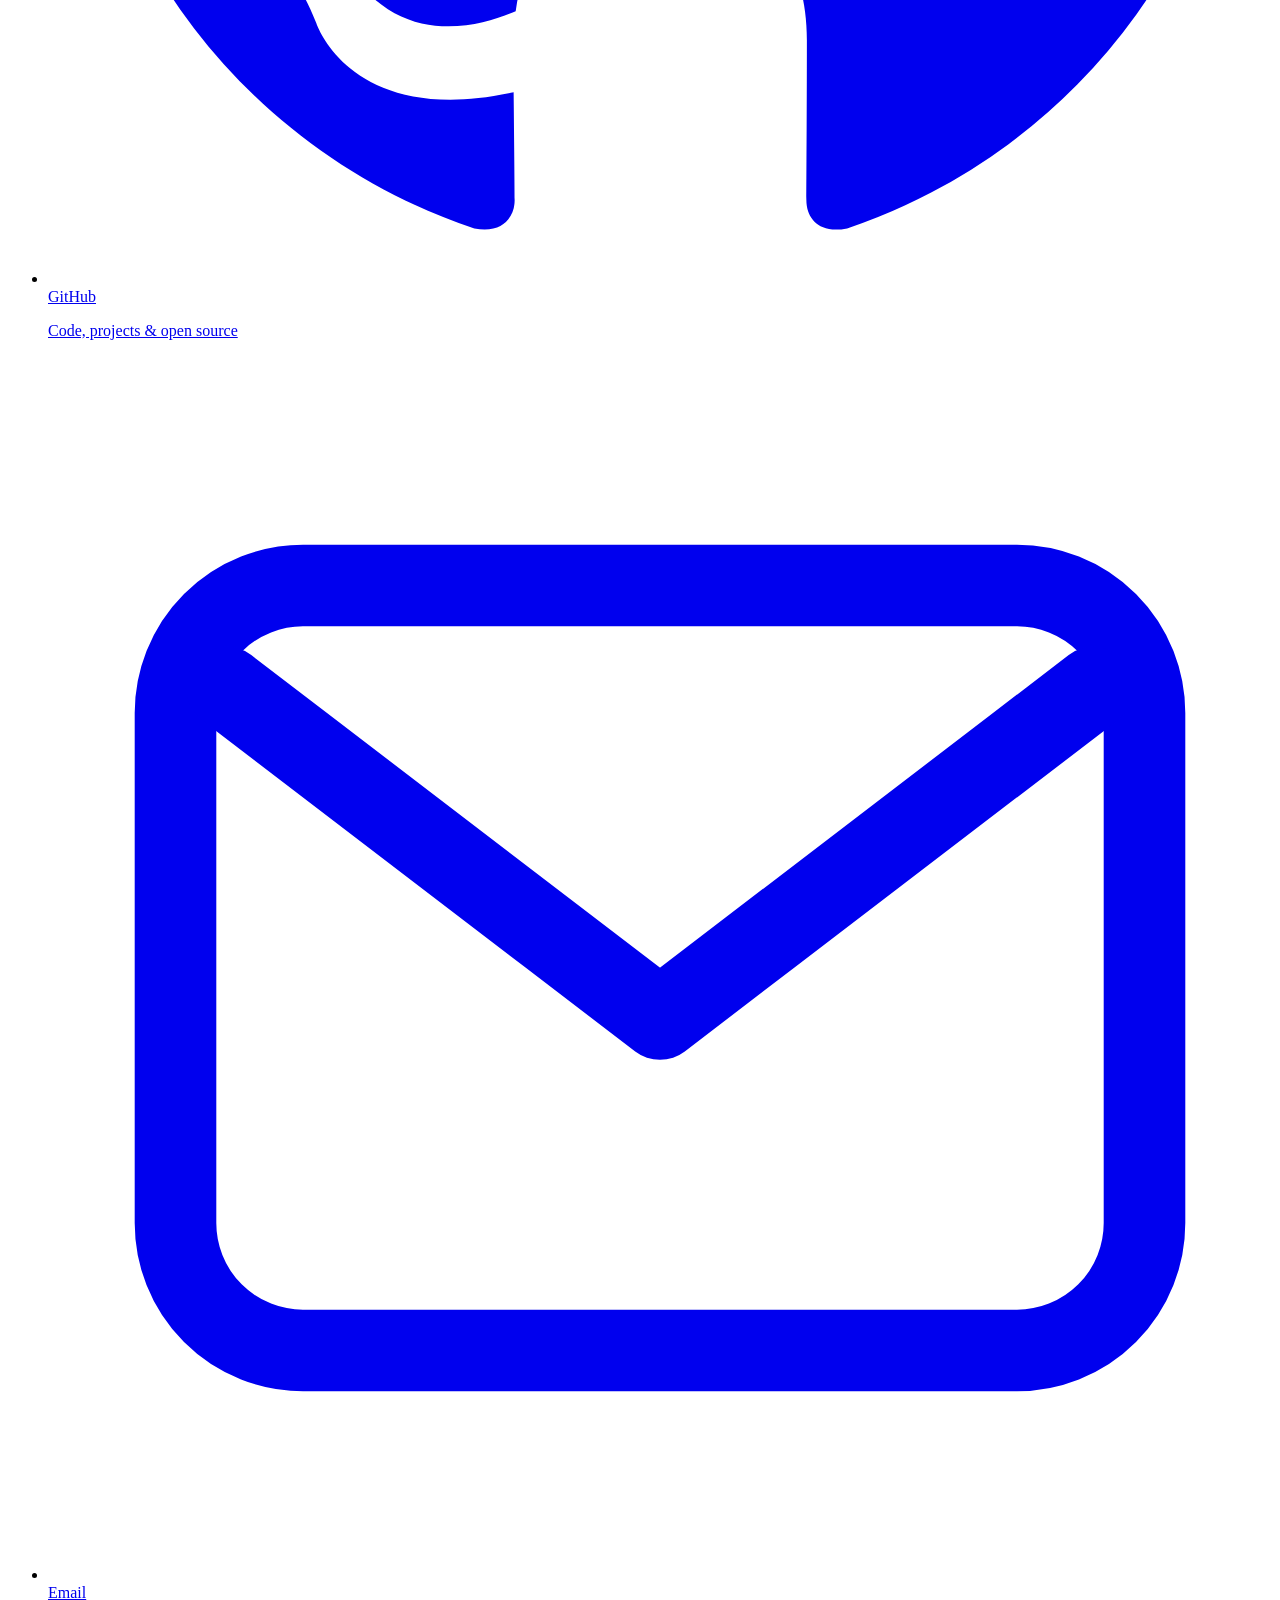
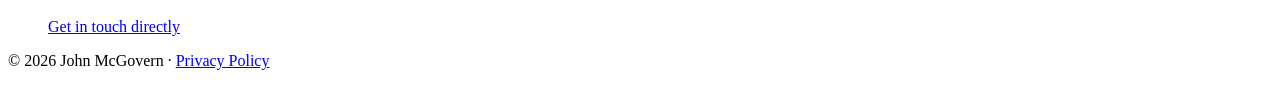
==== commit bf0785ba: "Shorten tagline lead to "Cybersecurity @ SentinelOne" Sync the meta/og descriptions, drop the narrow" ====
--- a/public/index.html
+++ b/public/index.html
@@ -4,14 +4,14 @@
   <meta charset="utf-8">
   <meta name="viewport" content="width=device-width, initial-scale=1">
   <title>John McGovern</title>
-  <meta name="description" content="John McGovern — Cybersecurity &amp; Networking @ SentinelOne. Principal @ J23 Networks. Find me on LinkedIn, GitHub, or get in touch.">
+  <meta name="description" content="John McGovern — Cybersecurity @ SentinelOne. Principal @ J23 Networks. Find me on LinkedIn, GitHub, or get in touch.">
   <link rel="icon" type="image/svg+xml" href="/assets/favicon.svg">
   <link rel="canonical" href="https://www.johnmcgovern.com/">
 
   <!-- Open Graph -->
   <meta property="og:type" content="website">
   <meta property="og:title" content="John McGovern">
-  <meta property="og:description" content="Cybersecurity &amp; Networking @ SentinelOne. Principal @ J23 Networks.">
+  <meta property="og:description" content="Cybersecurity @ SentinelOne. Principal @ J23 Networks.">
   <meta property="og:url" content="https://www.johnmcgovern.com/">
   <meta name="twitter:card" content="summary">
 
@@ -33,7 +33,7 @@
   <!-- Fonts are self-hosted (see style.css); preload the two critical latin files -->
   <link rel="preload" href="/assets/fonts/space-grotesk-v22-latin.woff2" as="font" type="font/woff2" crossorigin>
   <link rel="preload" href="/assets/fonts/inter-v20-latin.woff2" as="font" type="font/woff2" crossorigin>
-  <link rel="stylesheet" href="/assets/css/style.css?v=3">
+  <link rel="stylesheet" href="/assets/css/style.css?v=5">
 </head>
 <body>
   <canvas id="starfield" aria-hidden="true"></canvas>
@@ -46,7 +46,7 @@
       <!-- No reveal animation on the h1: content first painted at opacity 0 is
            excluded as an LCP candidate, and this is the page's LCP element -->
       <h1 class="name">John <span class="grad-text">McGovern</span></h1>
-      <p class="tagline reveal-load"><span class="phrase">Cybersecurity &amp; Networking @ SentinelOne</span> <span class="phrase">Principal @ J23 Networks</span> <span class="phrase">Husband, Father, &amp; San Diegan</span></p>
+      <p class="tagline reveal-load"><span class="phrase">Cybersecurity @ SentinelOne</span> <span class="phrase">Principal @ J23 Networks</span> <span class="phrase">Husband, Father, &amp; San Diegan</span></p>
 
       <ul class="links reveal-load">
         <li>
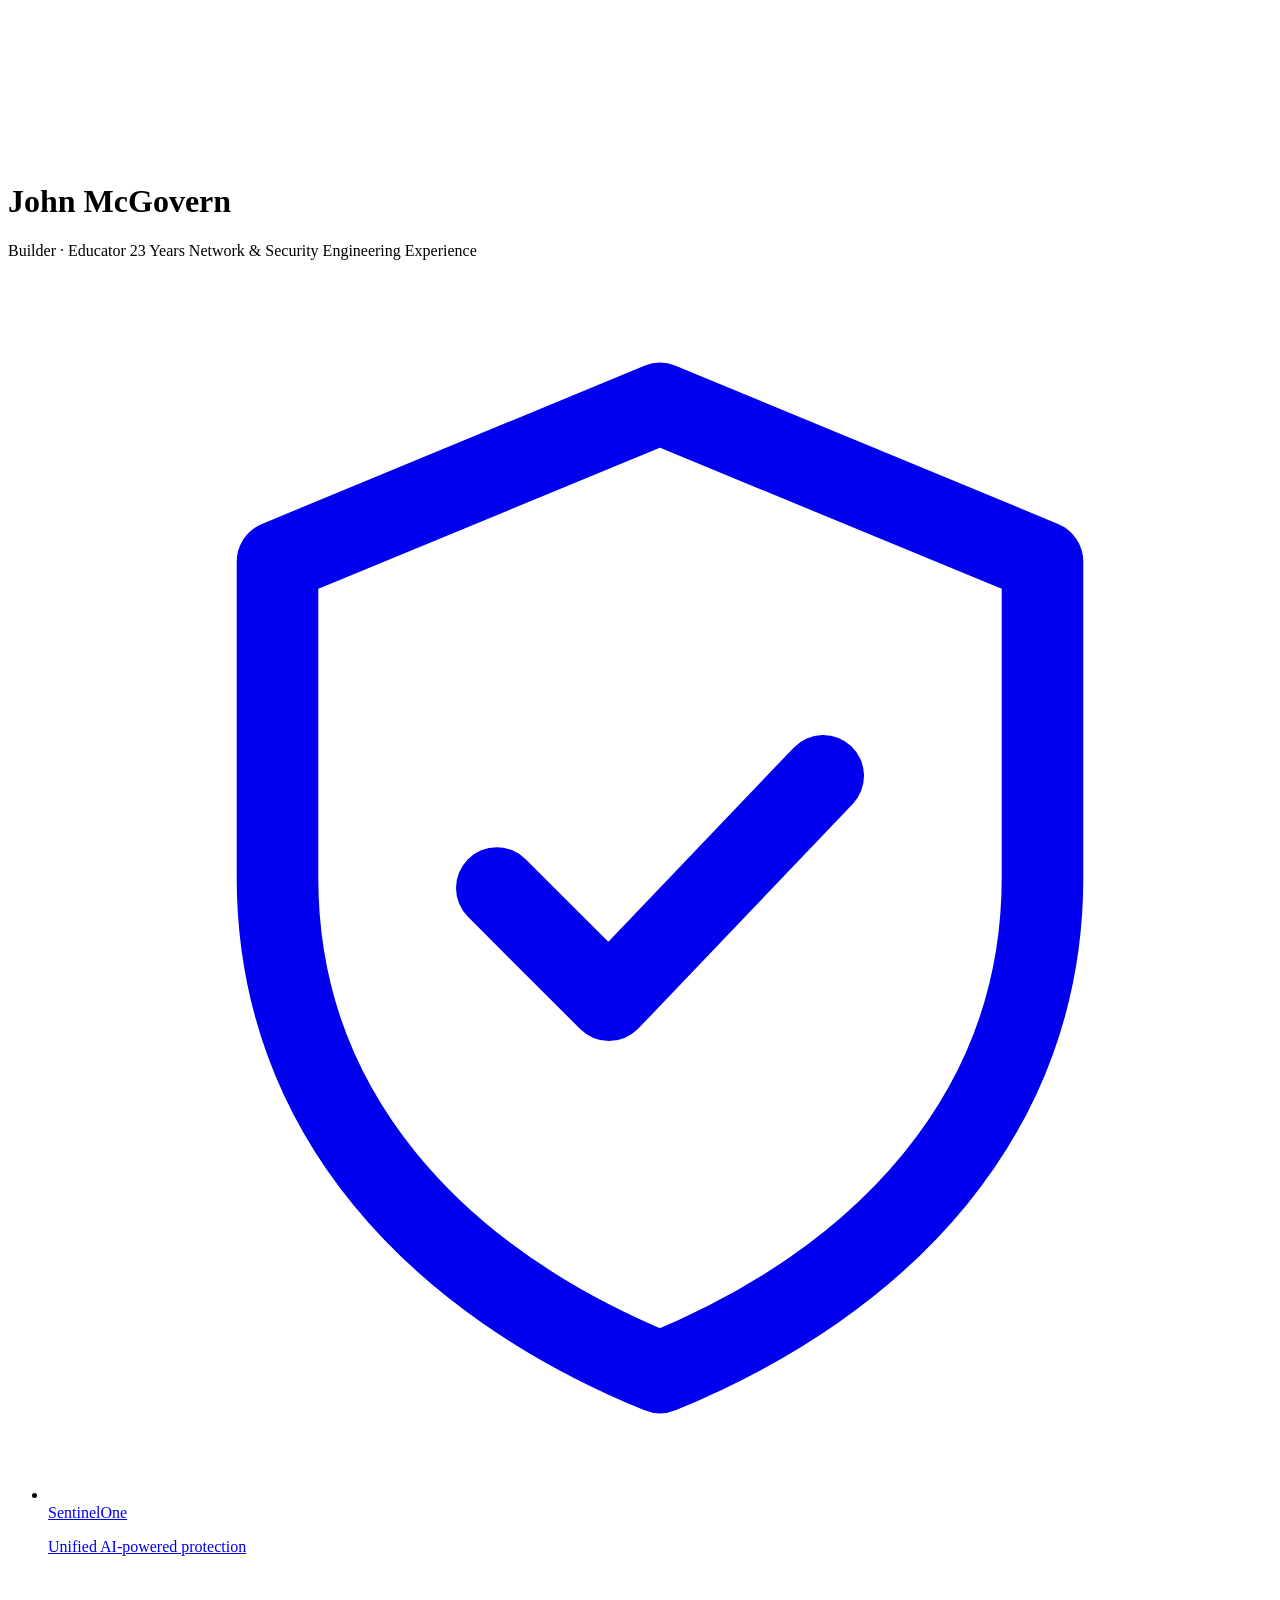
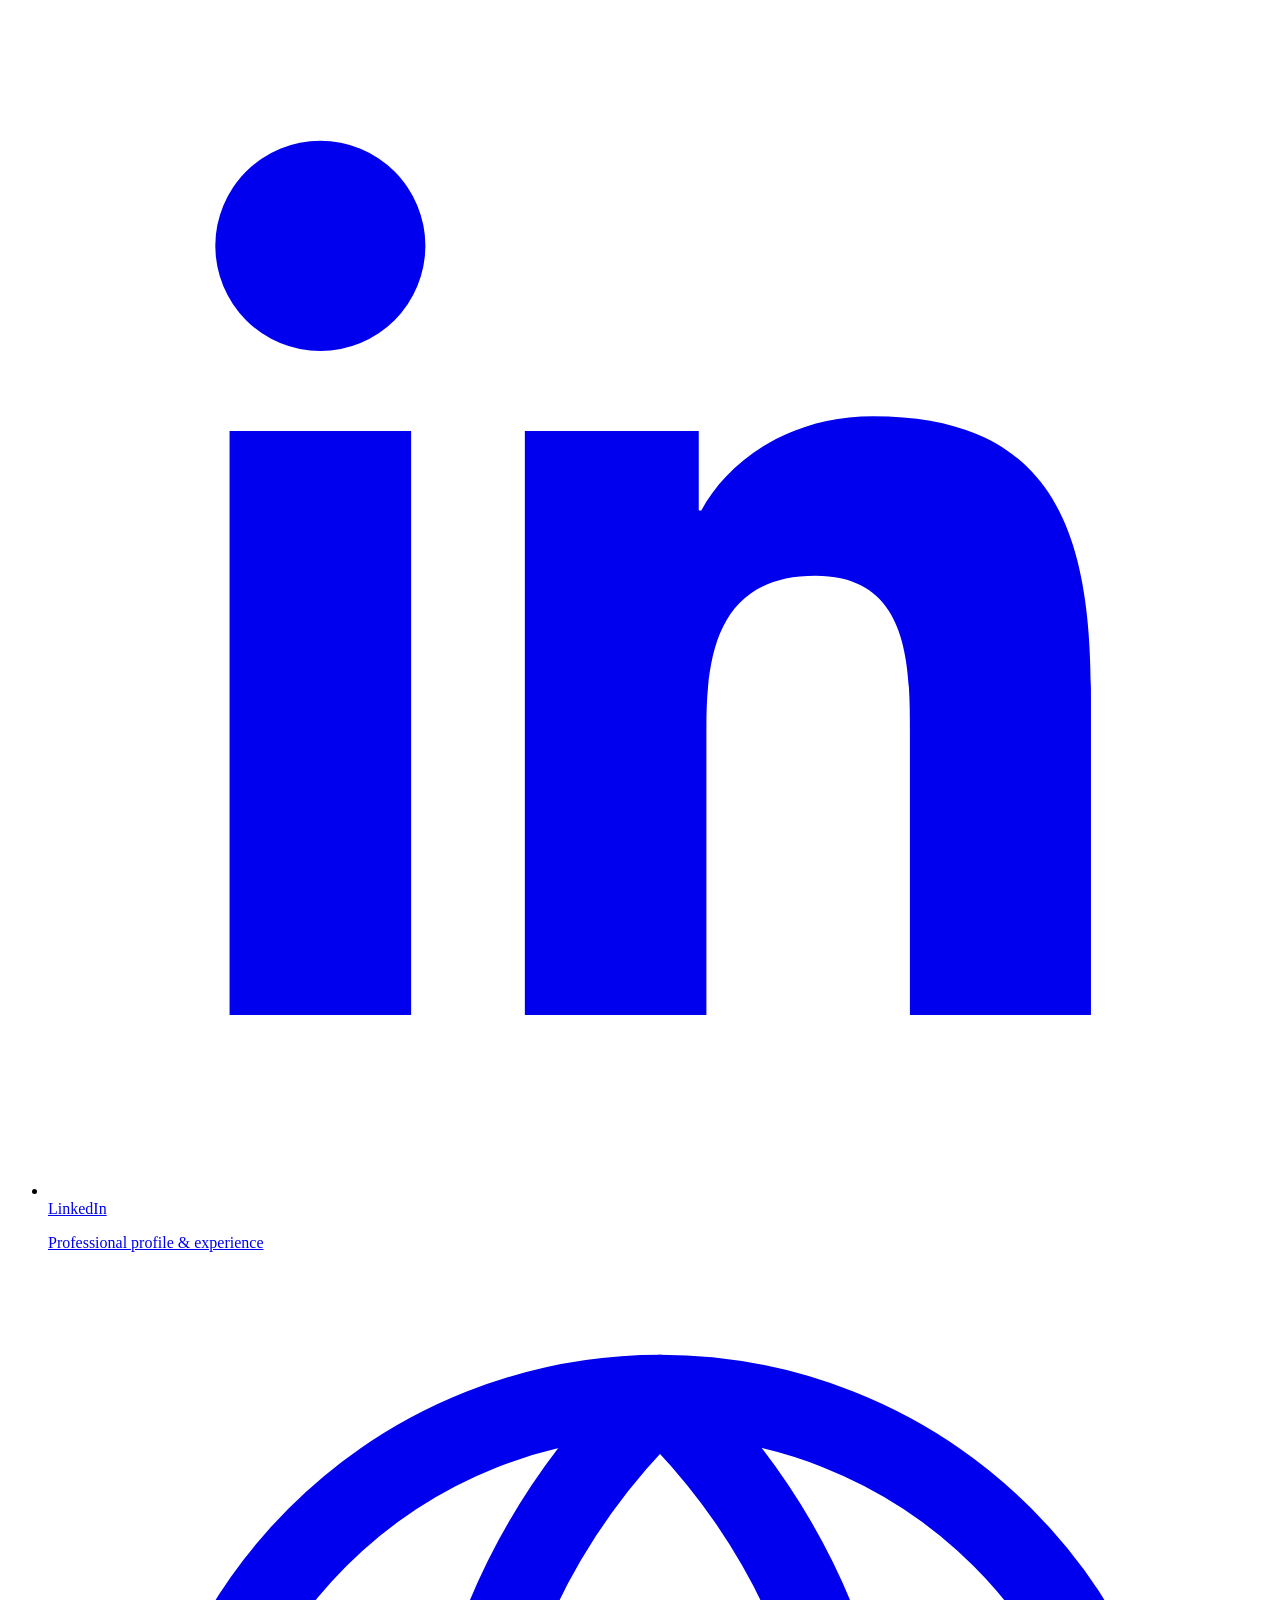
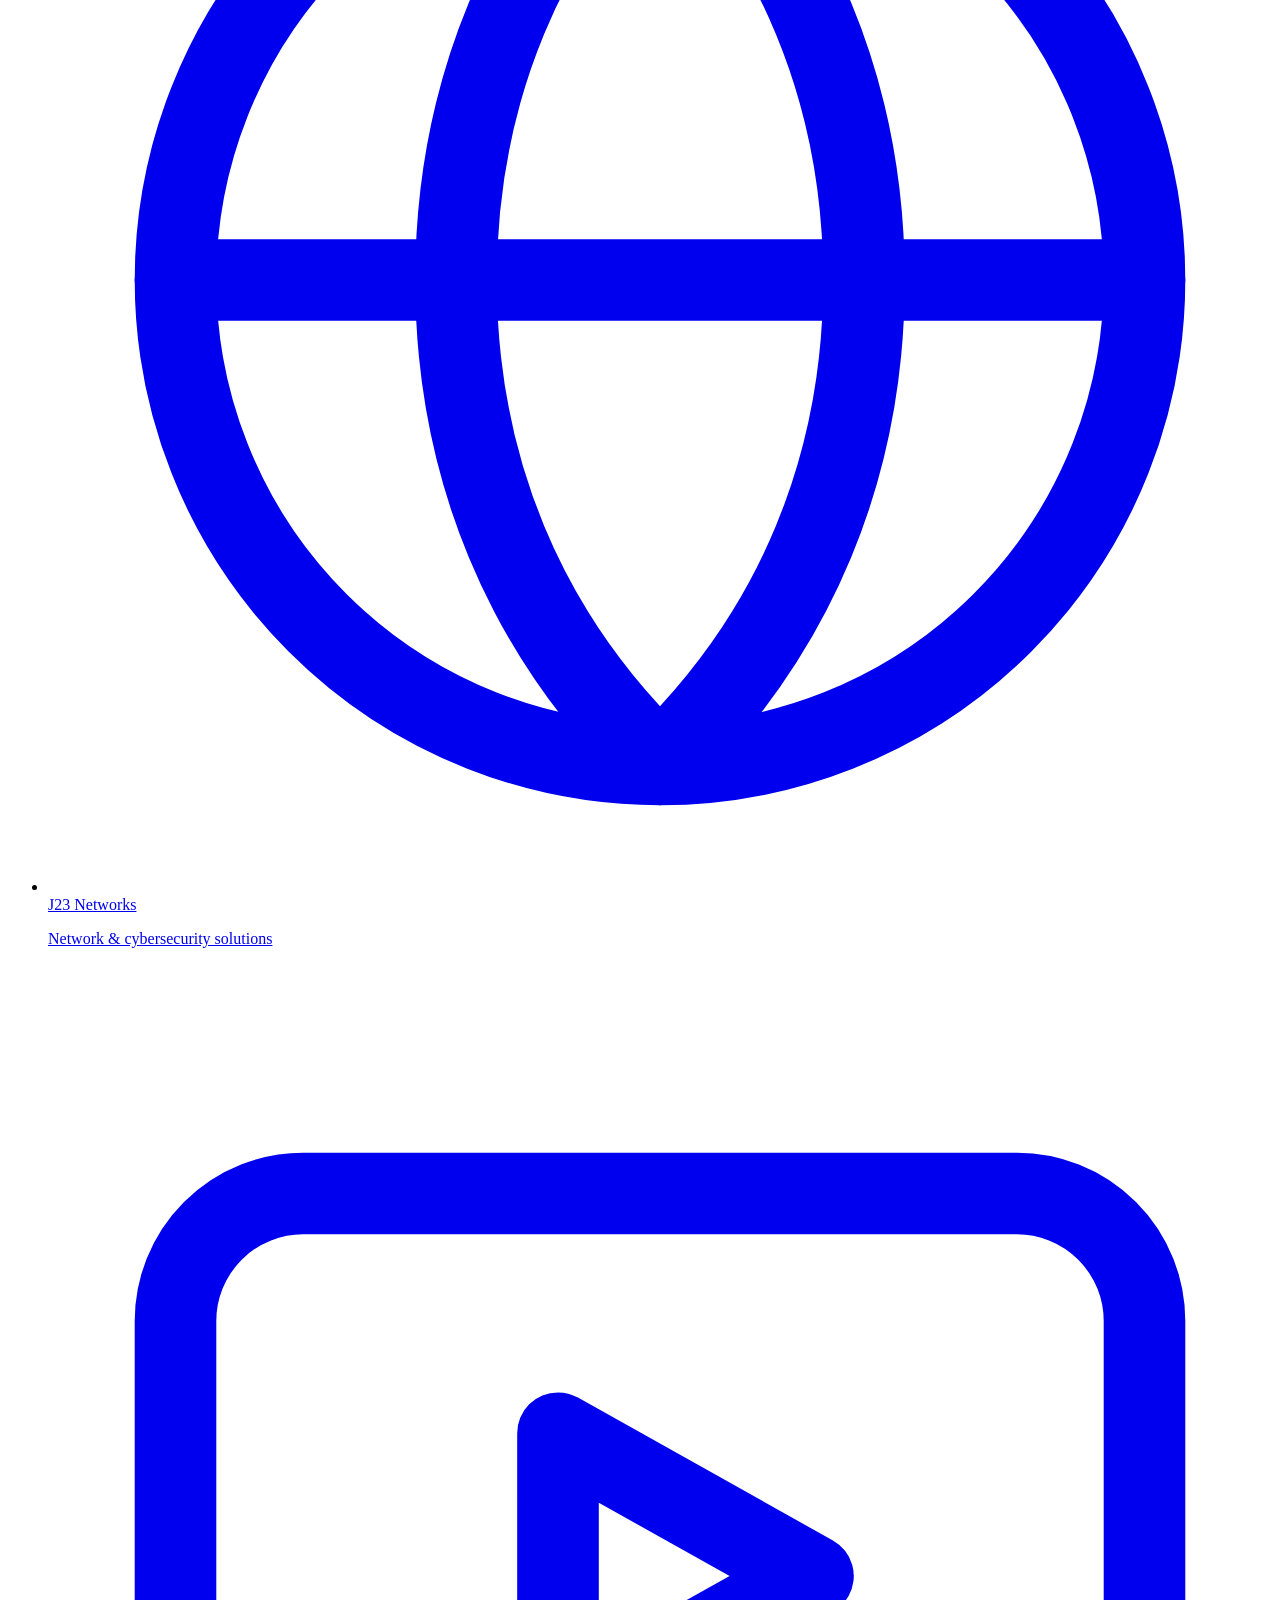
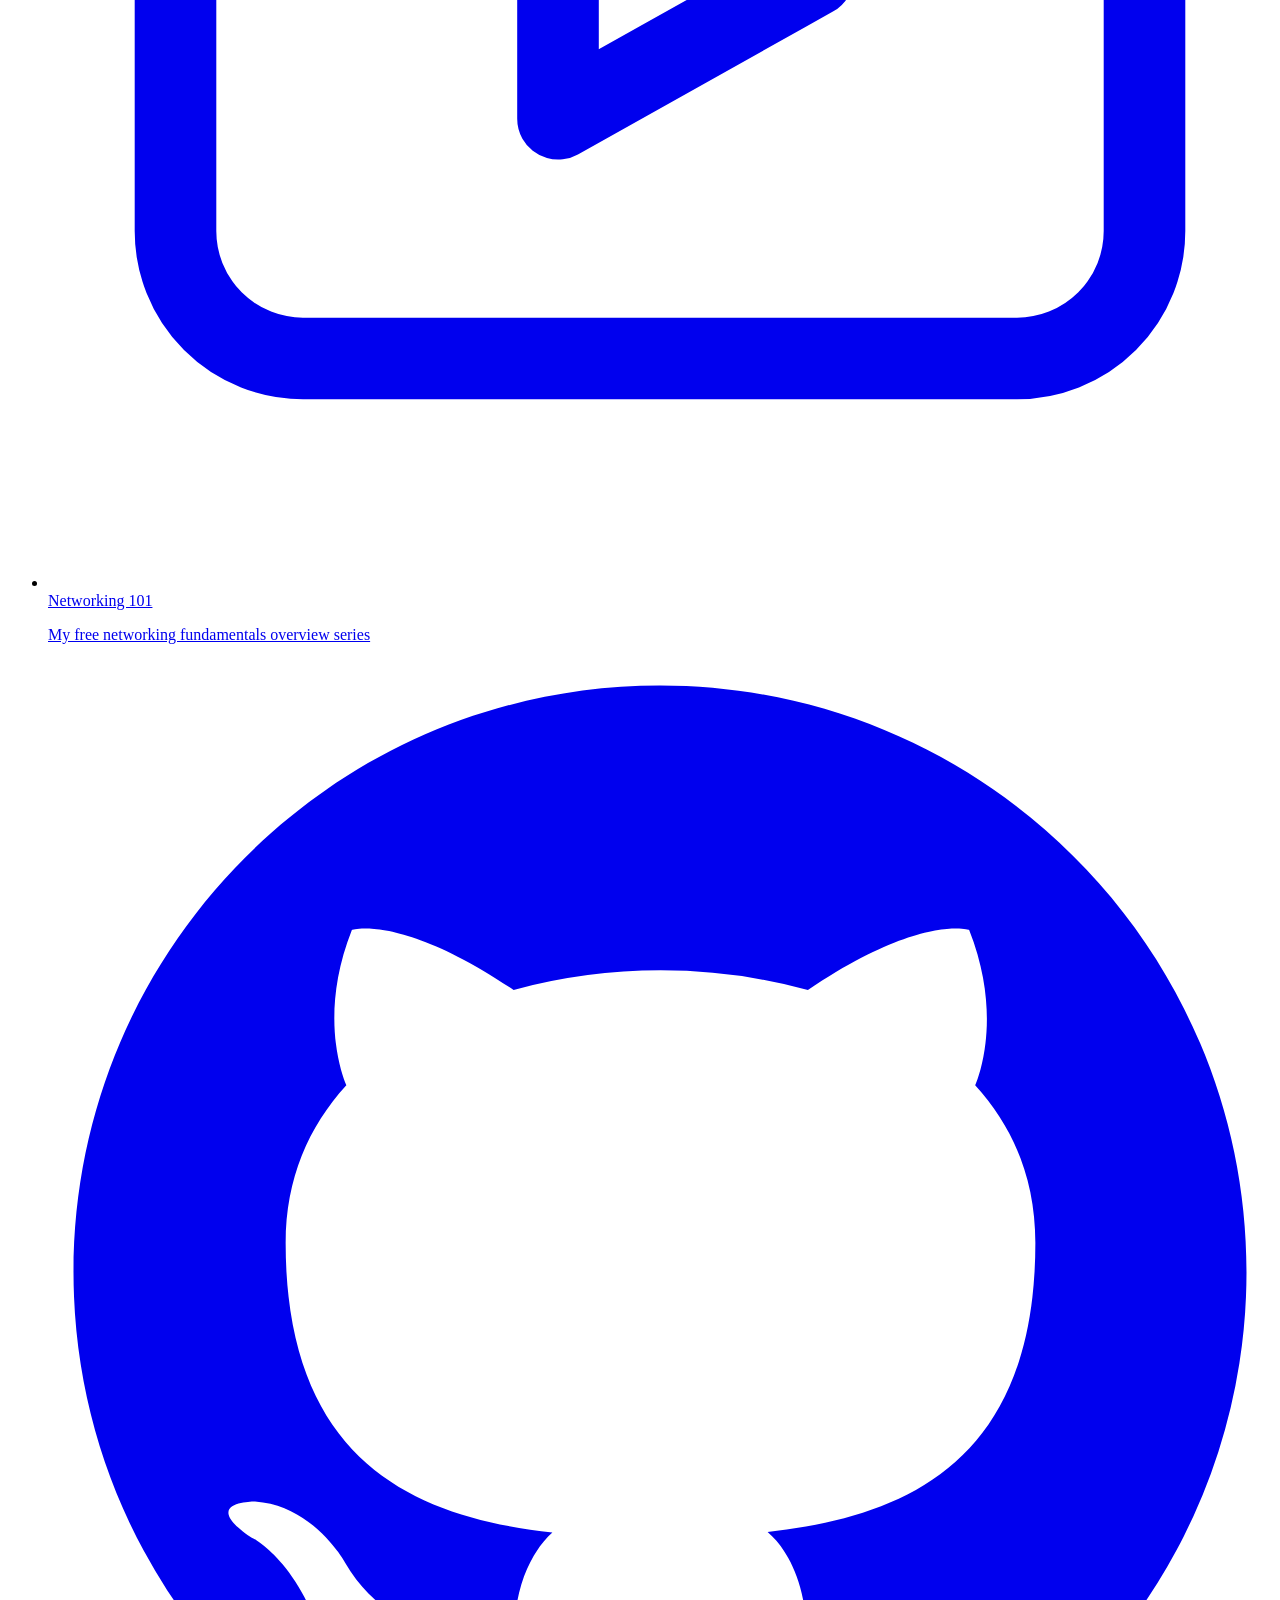
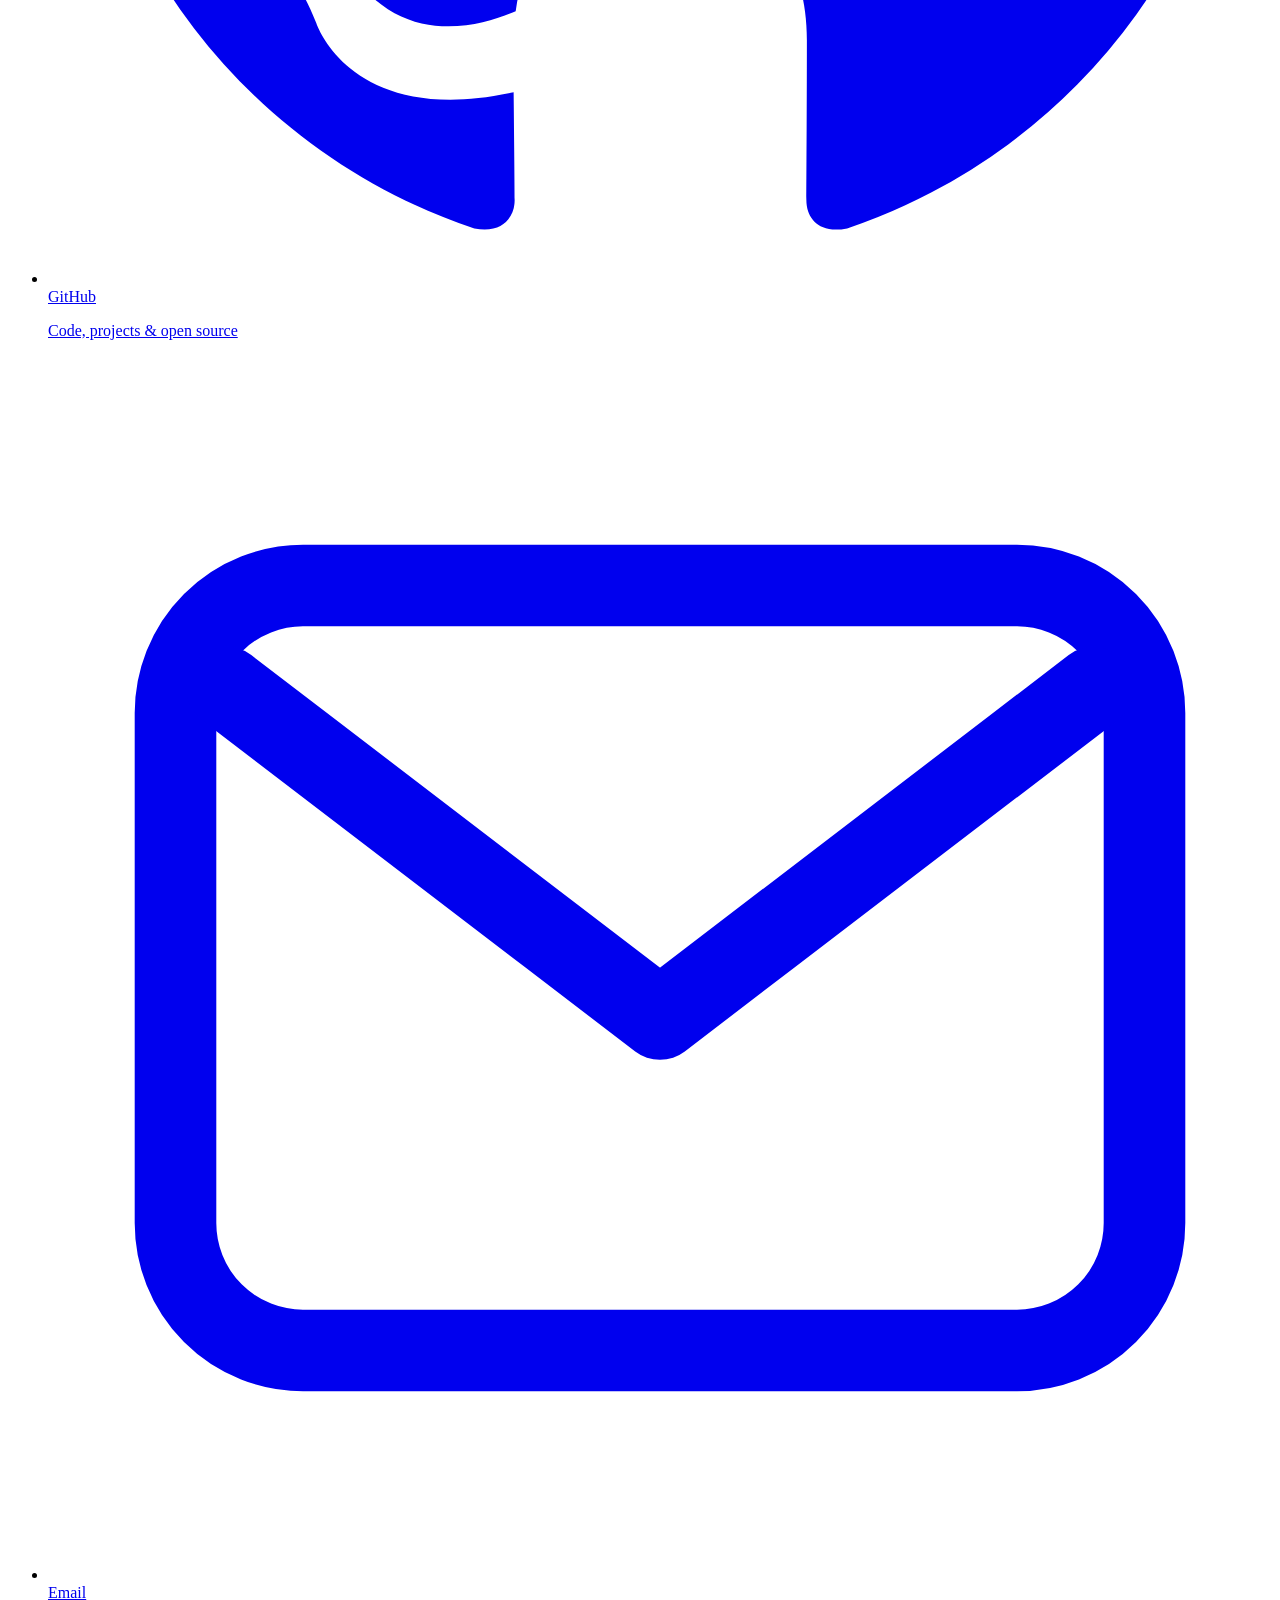
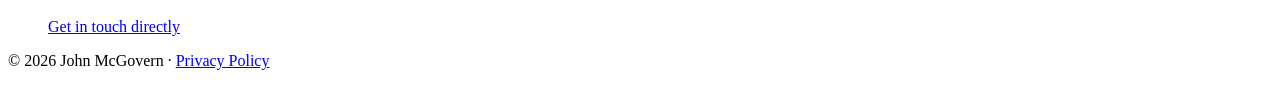
==== commit 478fd686: "New tagline (Builder / Educator / 23 years); 3x2 card grid on desktop Tagline becomes 'Builder · Edu" ====
--- a/public/index.html
+++ b/public/index.html
@@ -4,14 +4,14 @@
   <meta charset="utf-8">
   <meta name="viewport" content="width=device-width, initial-scale=1">
   <title>John McGovern</title>
-  <meta name="description" content="John McGovern — Cybersecurity @ SentinelOne. Principal @ J23 Networks. Find me on LinkedIn, GitHub, or get in touch.">
+  <meta name="description" content="John McGovern — builder, educator, 23 years of network &amp; security engineering experience. Find me on LinkedIn, GitHub, or get in touch.">
   <link rel="icon" type="image/svg+xml" href="/assets/favicon.svg">
   <link rel="canonical" href="https://www.johnmcgovern.com/">
 
   <!-- Open Graph -->
   <meta property="og:type" content="website">
   <meta property="og:title" content="John McGovern">
-  <meta property="og:description" content="Cybersecurity @ SentinelOne. Principal @ J23 Networks.">
+  <meta property="og:description" content="Builder &middot; Educator &middot; 23 Years Network &amp; Security Engineering Experience">
   <meta property="og:url" content="https://www.johnmcgovern.com/">
   <meta name="twitter:card" content="summary">
 
@@ -33,7 +33,7 @@
   <!-- Fonts are self-hosted (see style.css); preload the two critical latin files -->
   <link rel="preload" href="/assets/fonts/space-grotesk-v22-latin.woff2" as="font" type="font/woff2" crossorigin>
   <link rel="preload" href="/assets/fonts/inter-v20-latin.woff2" as="font" type="font/woff2" crossorigin>
-  <link rel="stylesheet" href="/assets/css/style.css?v=5">
+  <link rel="stylesheet" href="/assets/css/style.css?v=6">
 </head>
 <body>
   <canvas id="starfield" aria-hidden="true"></canvas>
@@ -46,7 +46,7 @@
       <!-- No reveal animation on the h1: content first painted at opacity 0 is
            excluded as an LCP candidate, and this is the page's LCP element -->
       <h1 class="name">John <span class="grad-text">McGovern</span></h1>
-      <p class="tagline reveal-load"><span class="phrase">Cybersecurity @ SentinelOne</span> <span class="phrase">Principal @ J23 Networks</span> <span class="phrase">Husband, Father, &amp; San Diegan</span></p>
+      <p class="tagline reveal-load"><span class="phrase">Builder</span> <span class="sep">&middot;</span> <span class="phrase">Educator</span> <span class="phrase phrase-tail">23 Years Network &amp; Security Engineering Experience</span></p>
 
       <ul class="links reveal-load">
         <li>
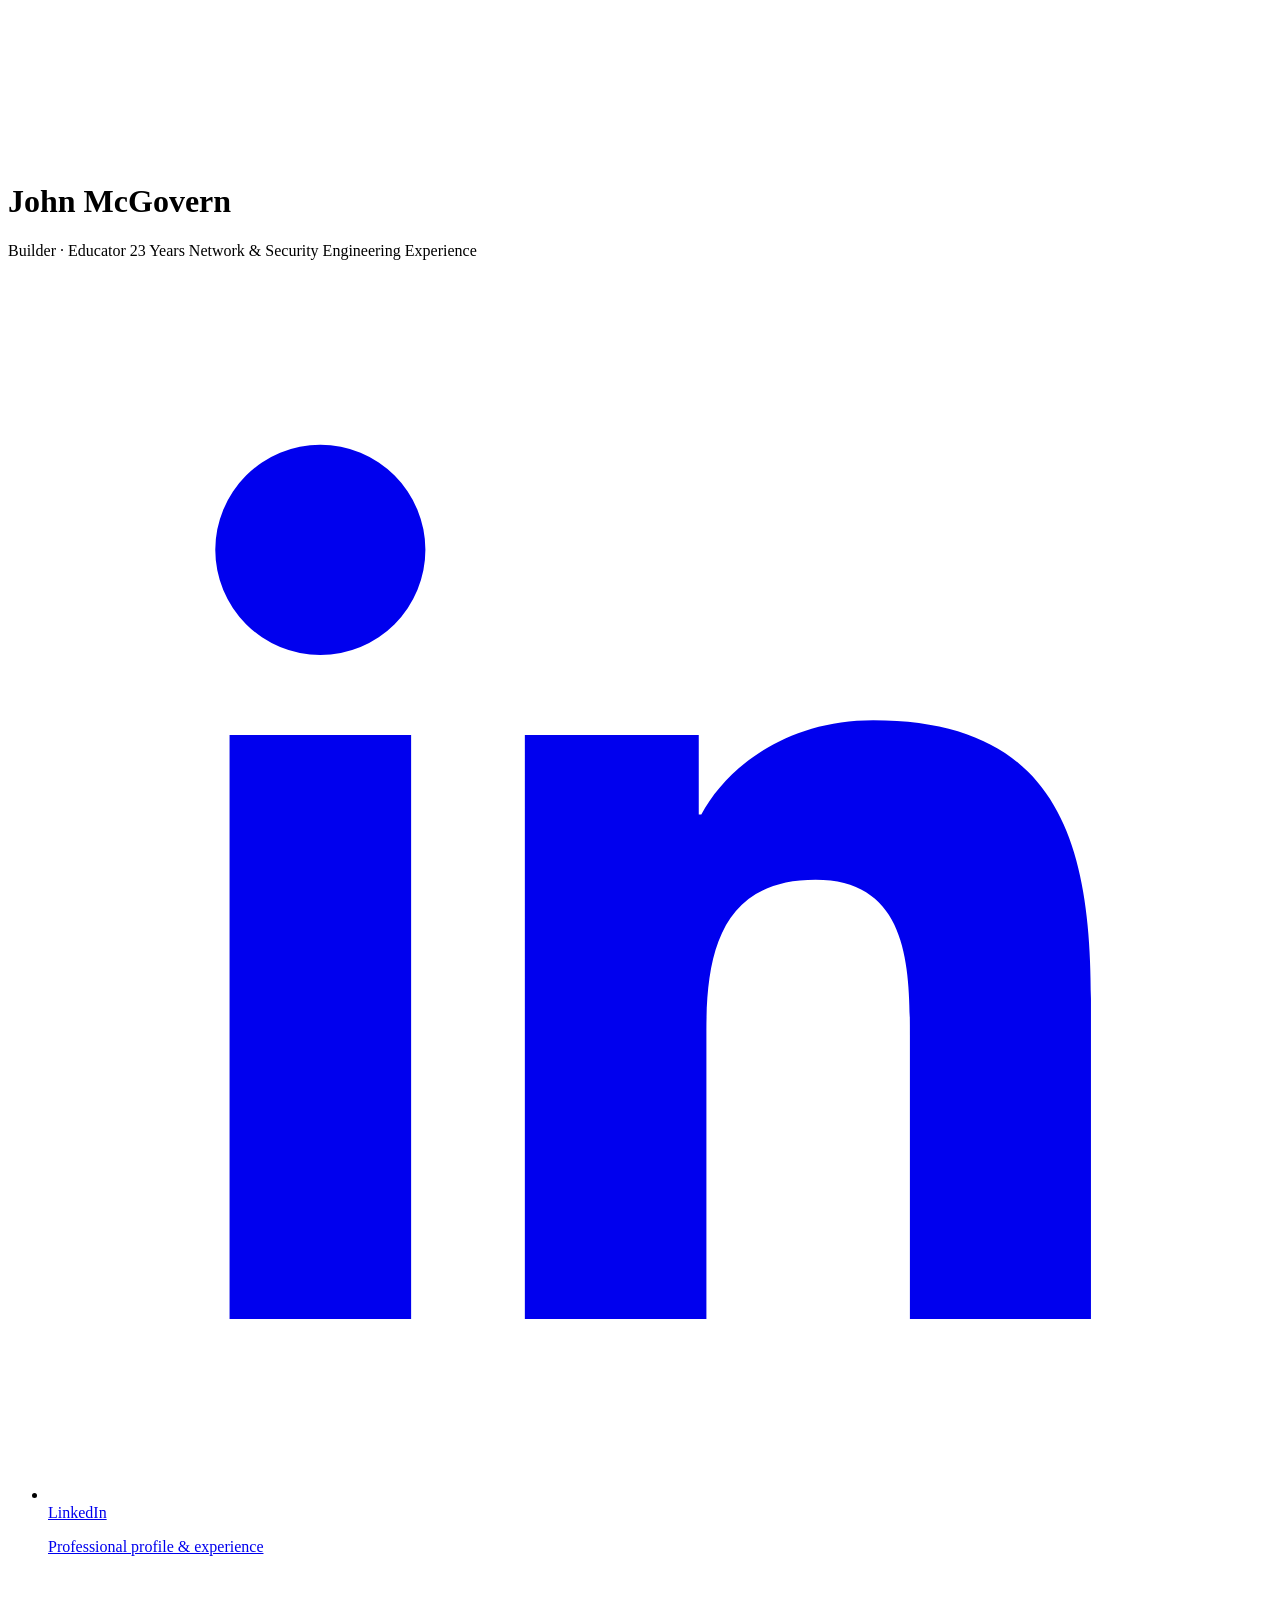
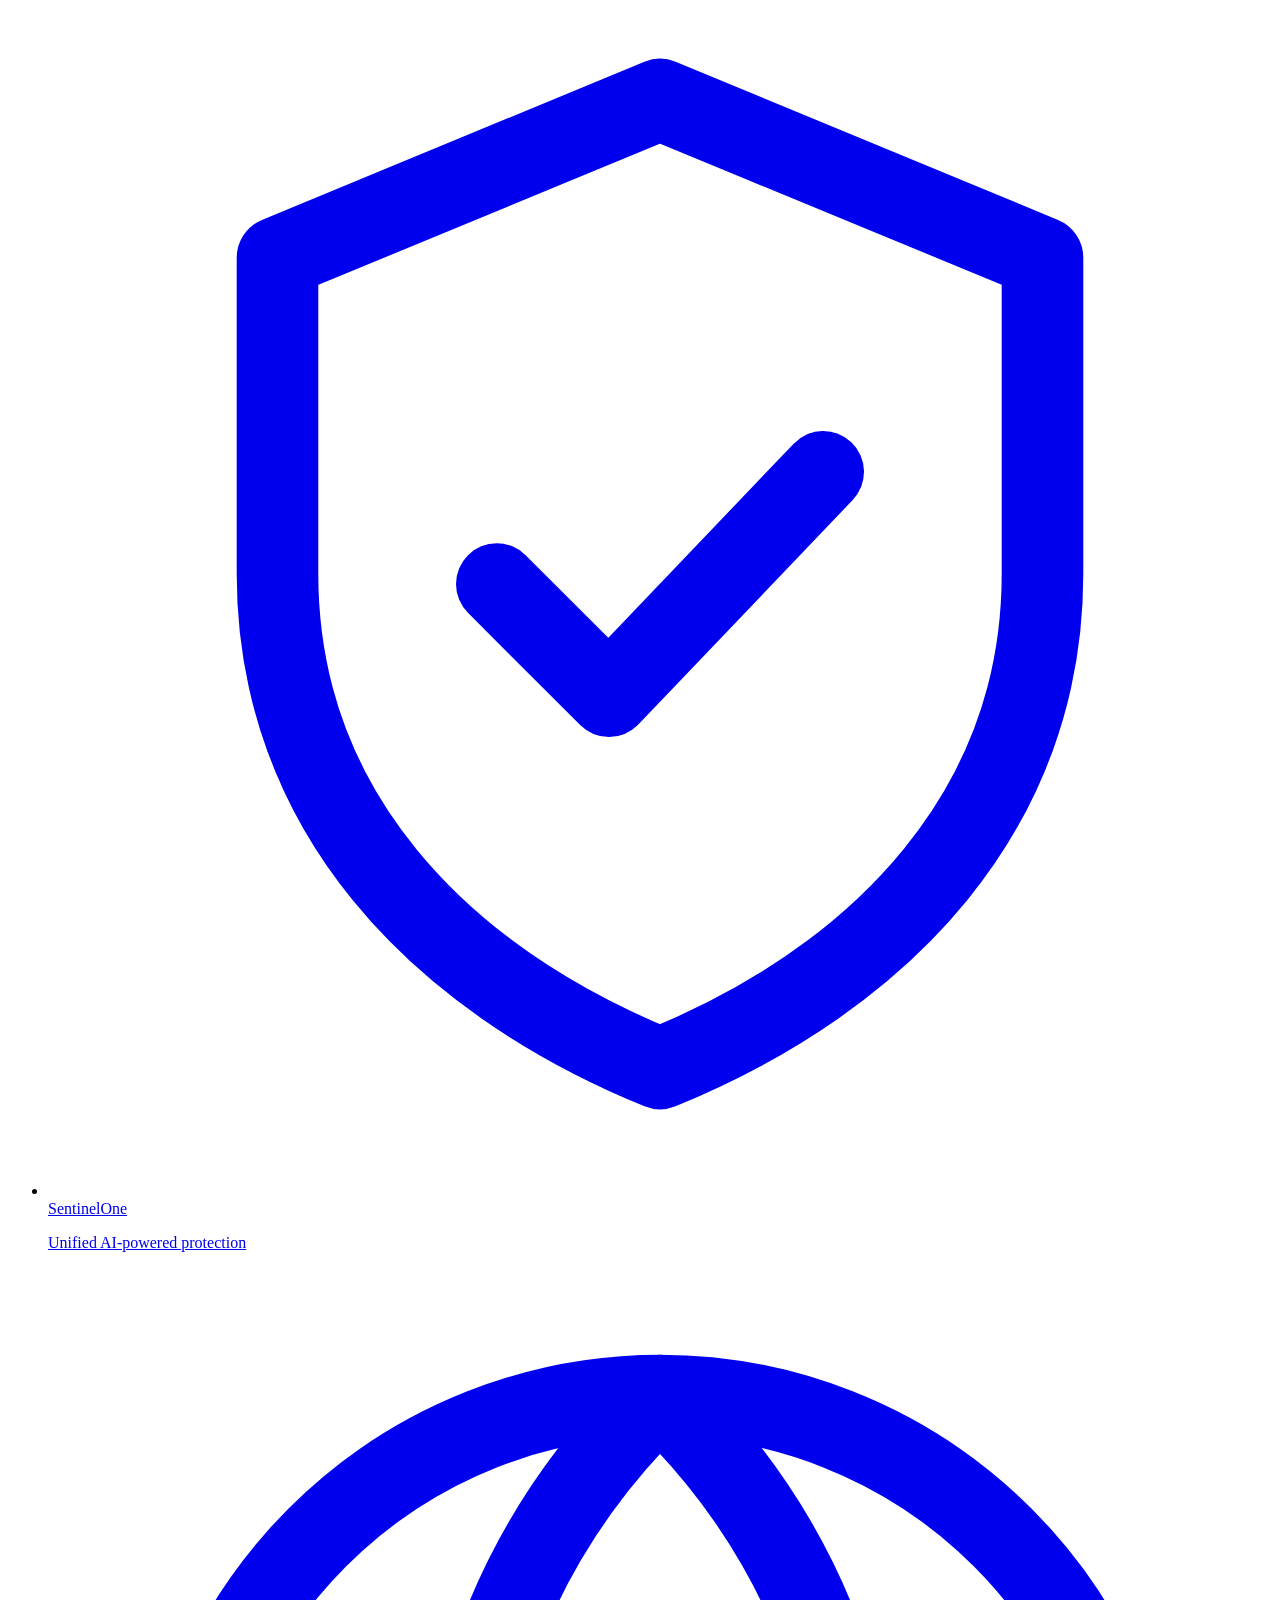
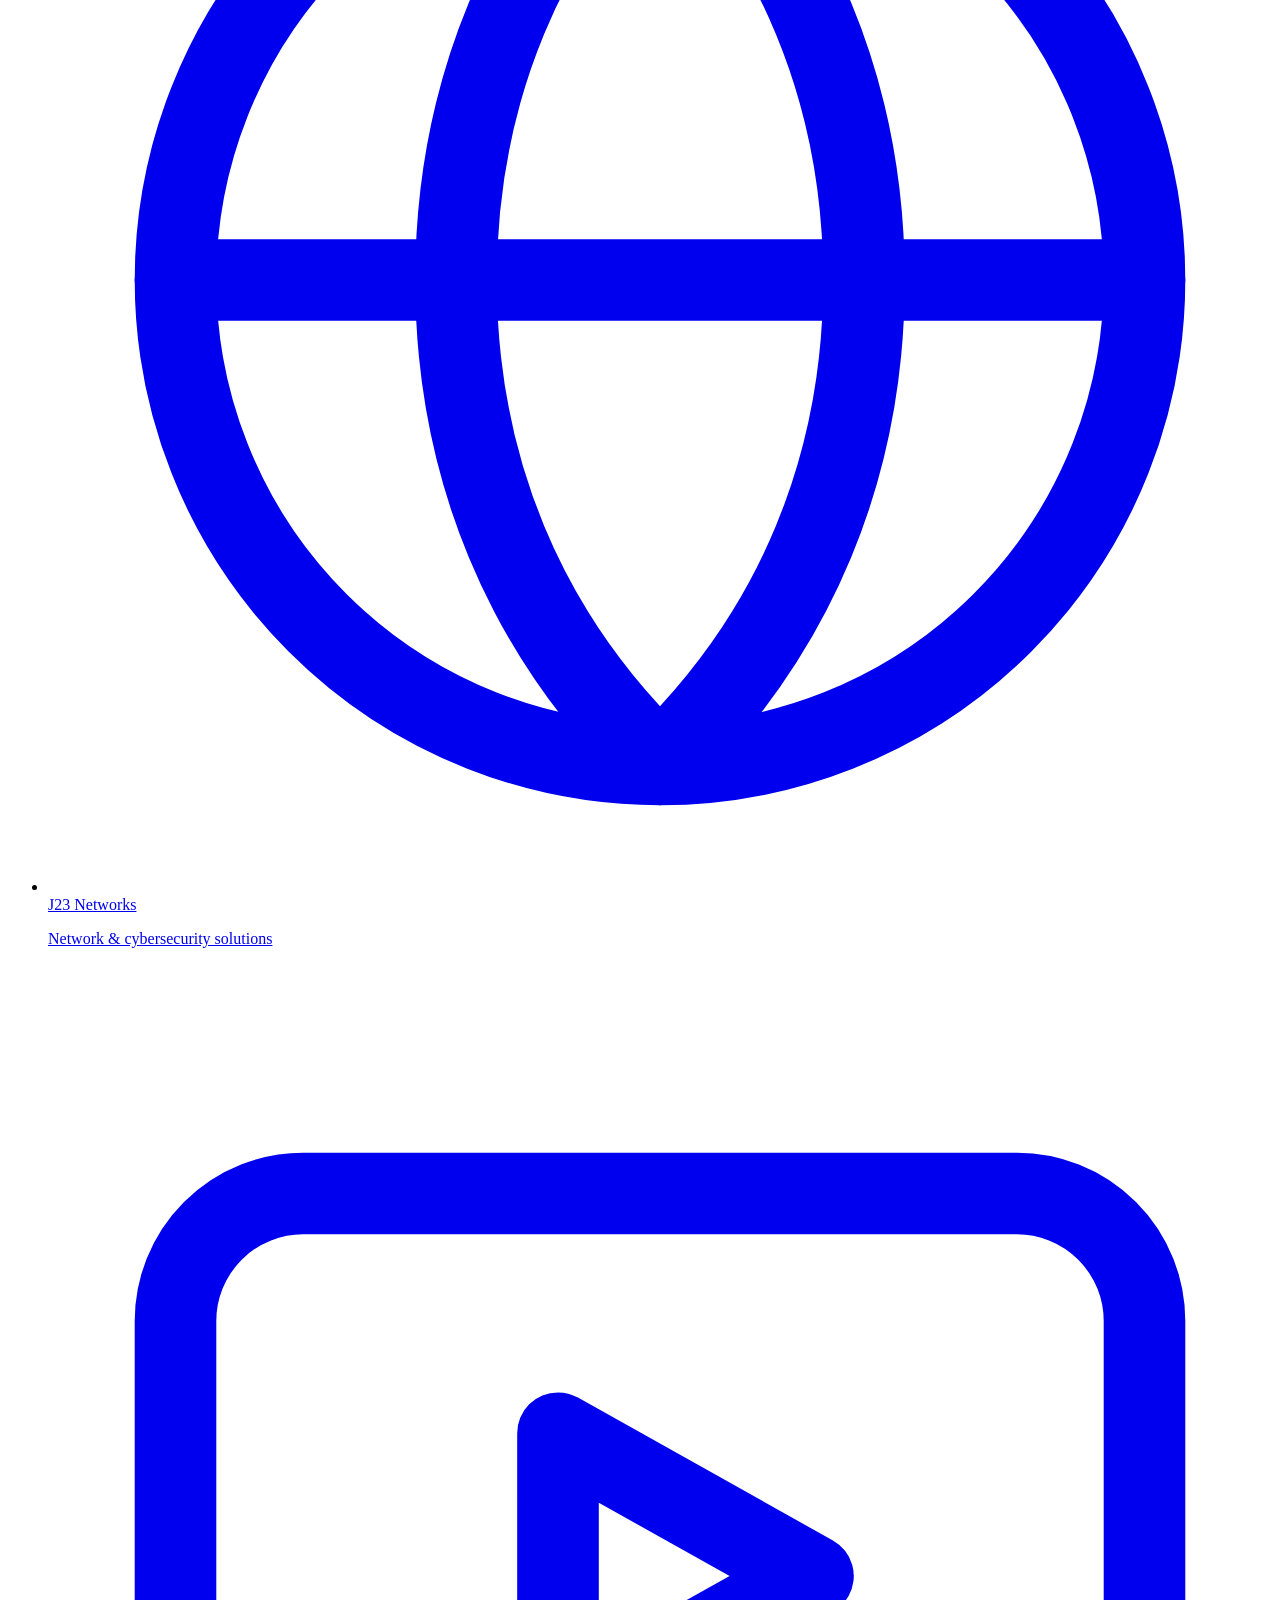
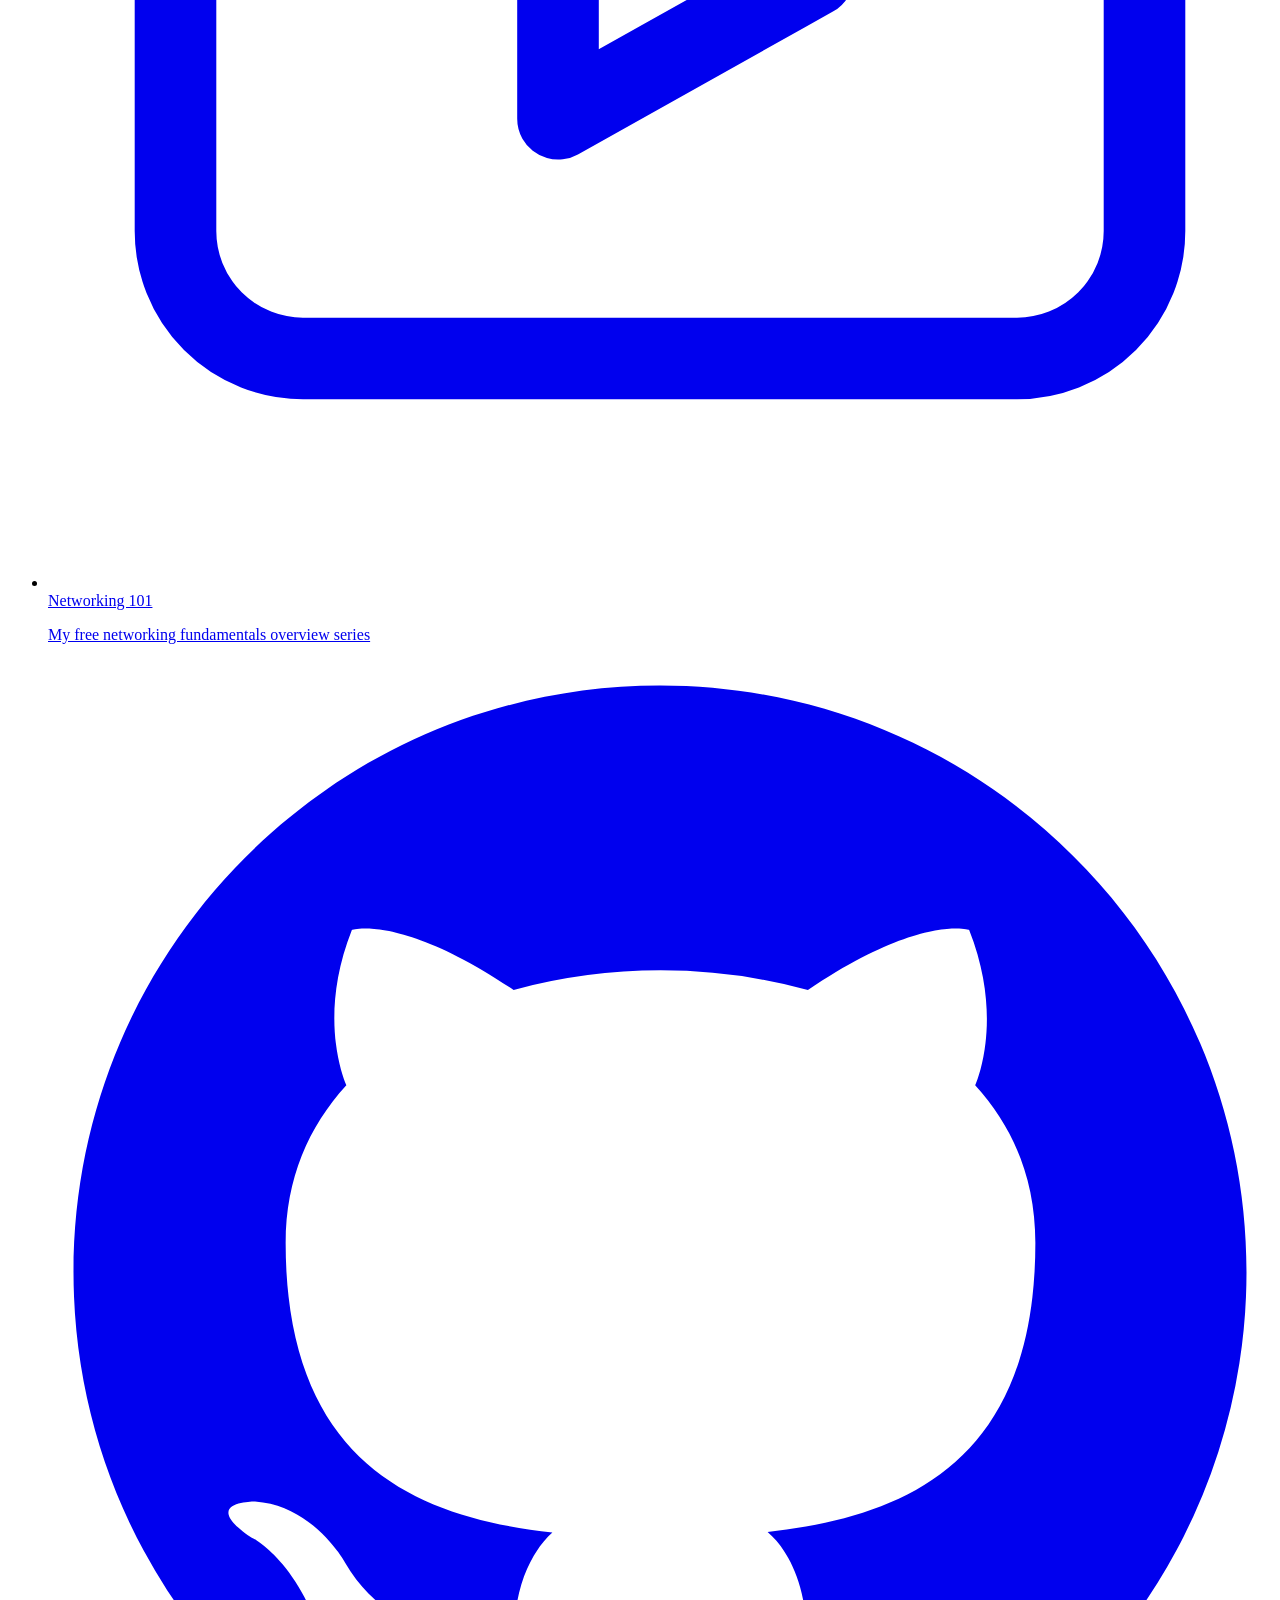
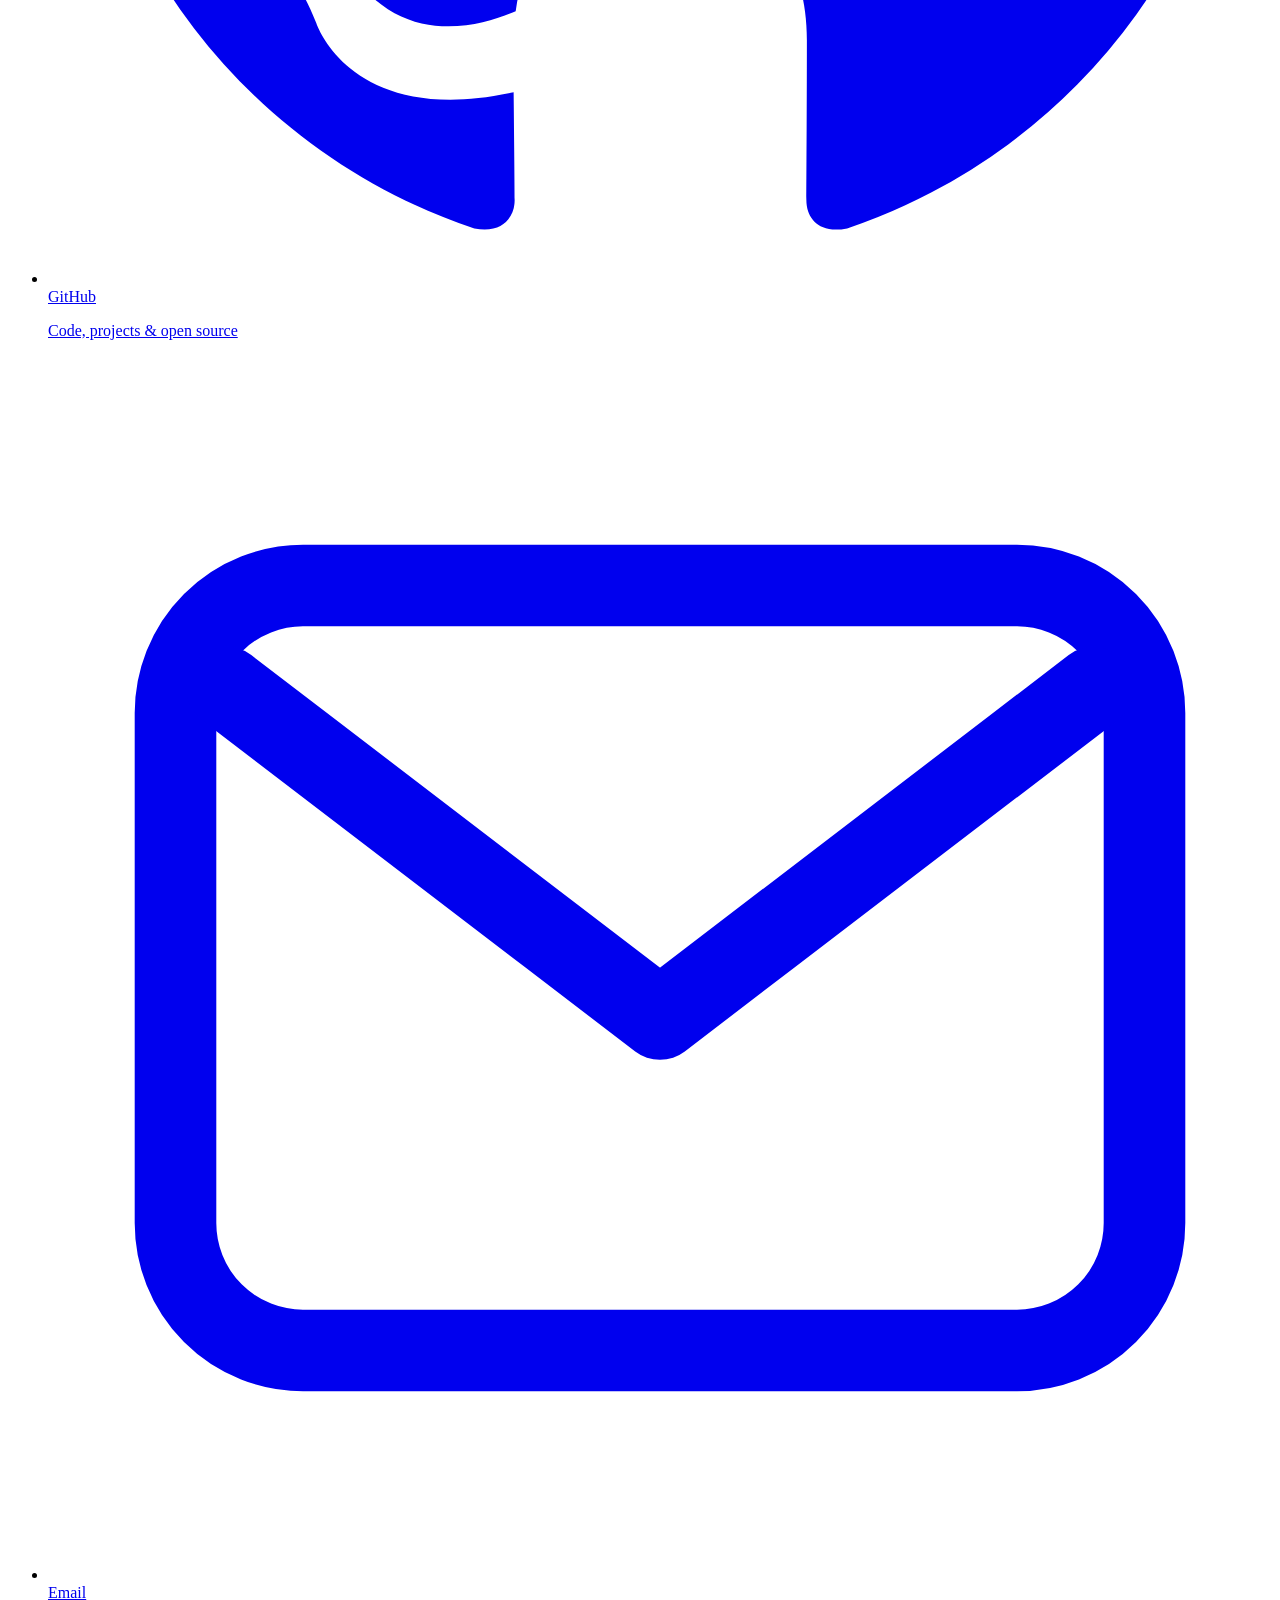
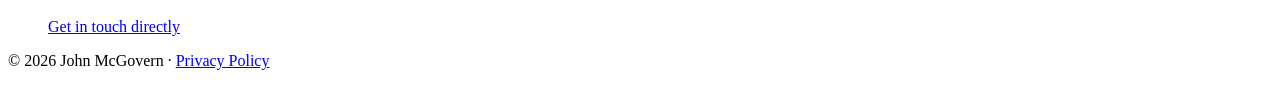
==== commit 2d9fc104: "Reorder link cards: LinkedIn, SentinelOne, J23 Networks first Co-Authored-By: Claude Fable 5 <norepl" ====
--- a/public/index.html
+++ b/public/index.html
@@ -50,17 +50,17 @@
 
       <ul class="links reveal-load">
         <li>
+          <a class="card card-linkedin" href="https://www.linkedin.com/in/johnmcgovern" target="_blank" rel="noopener">
+            <svg viewBox="0 0 24 24" fill="currentColor" aria-hidden="true"><path d="M20.45 20.45h-3.55v-5.57c0-1.33-.03-3.04-1.85-3.04-1.86 0-2.14 1.45-2.14 2.94v5.67H9.35V9h3.41v1.56h.05c.48-.9 1.64-1.85 3.37-1.85 3.6 0 4.27 2.37 4.27 5.46v6.28zM5.34 7.43a2.06 2.06 0 1 1 0-4.12 2.06 2.06 0 0 1 0 4.12zM7.12 20.45H3.56V9h3.56v11.45z"/></svg>
+            <span class="card-title">LinkedIn</span>
+            <p class="card-desc">Professional profile &amp; experience</p>
+          </a>
+        </li>
+        <li>
           <a class="card card-s1" href="https://www.sentinelone.com" target="_blank" rel="noopener">
             <svg viewBox="0 0 24 24" fill="none" stroke="currentColor" stroke-width="1.6" stroke-linecap="round" stroke-linejoin="round" aria-hidden="true"><path d="M12 2.5 4.5 5.6v6.2c0 4.6 3.1 7.9 7.5 9.7 4.4-1.8 7.5-5.1 7.5-9.7V5.6L12 2.5z"/><path d="m8.8 12 2.2 2.2 4.2-4.4"/></svg>
             <span class="card-title">SentinelOne</span>
             <p class="card-desc">Unified AI-powered protection</p>
-          </a>
-        </li>
-        <li>
-          <a class="card card-linkedin" href="https://www.linkedin.com/in/johnmcgovern" target="_blank" rel="noopener">
-            <svg viewBox="0 0 24 24" fill="currentColor" aria-hidden="true"><path d="M20.45 20.45h-3.55v-5.57c0-1.33-.03-3.04-1.85-3.04-1.86 0-2.14 1.45-2.14 2.94v5.67H9.35V9h3.41v1.56h.05c.48-.9 1.64-1.85 3.37-1.85 3.6 0 4.27 2.37 4.27 5.46v6.28zM5.34 7.43a2.06 2.06 0 1 1 0-4.12 2.06 2.06 0 0 1 0 4.12zM7.12 20.45H3.56V9h3.56v11.45z"/></svg>
-            <span class="card-title">LinkedIn</span>
-            <p class="card-desc">Professional profile &amp; experience</p>
           </a>
         </li>
         <li>
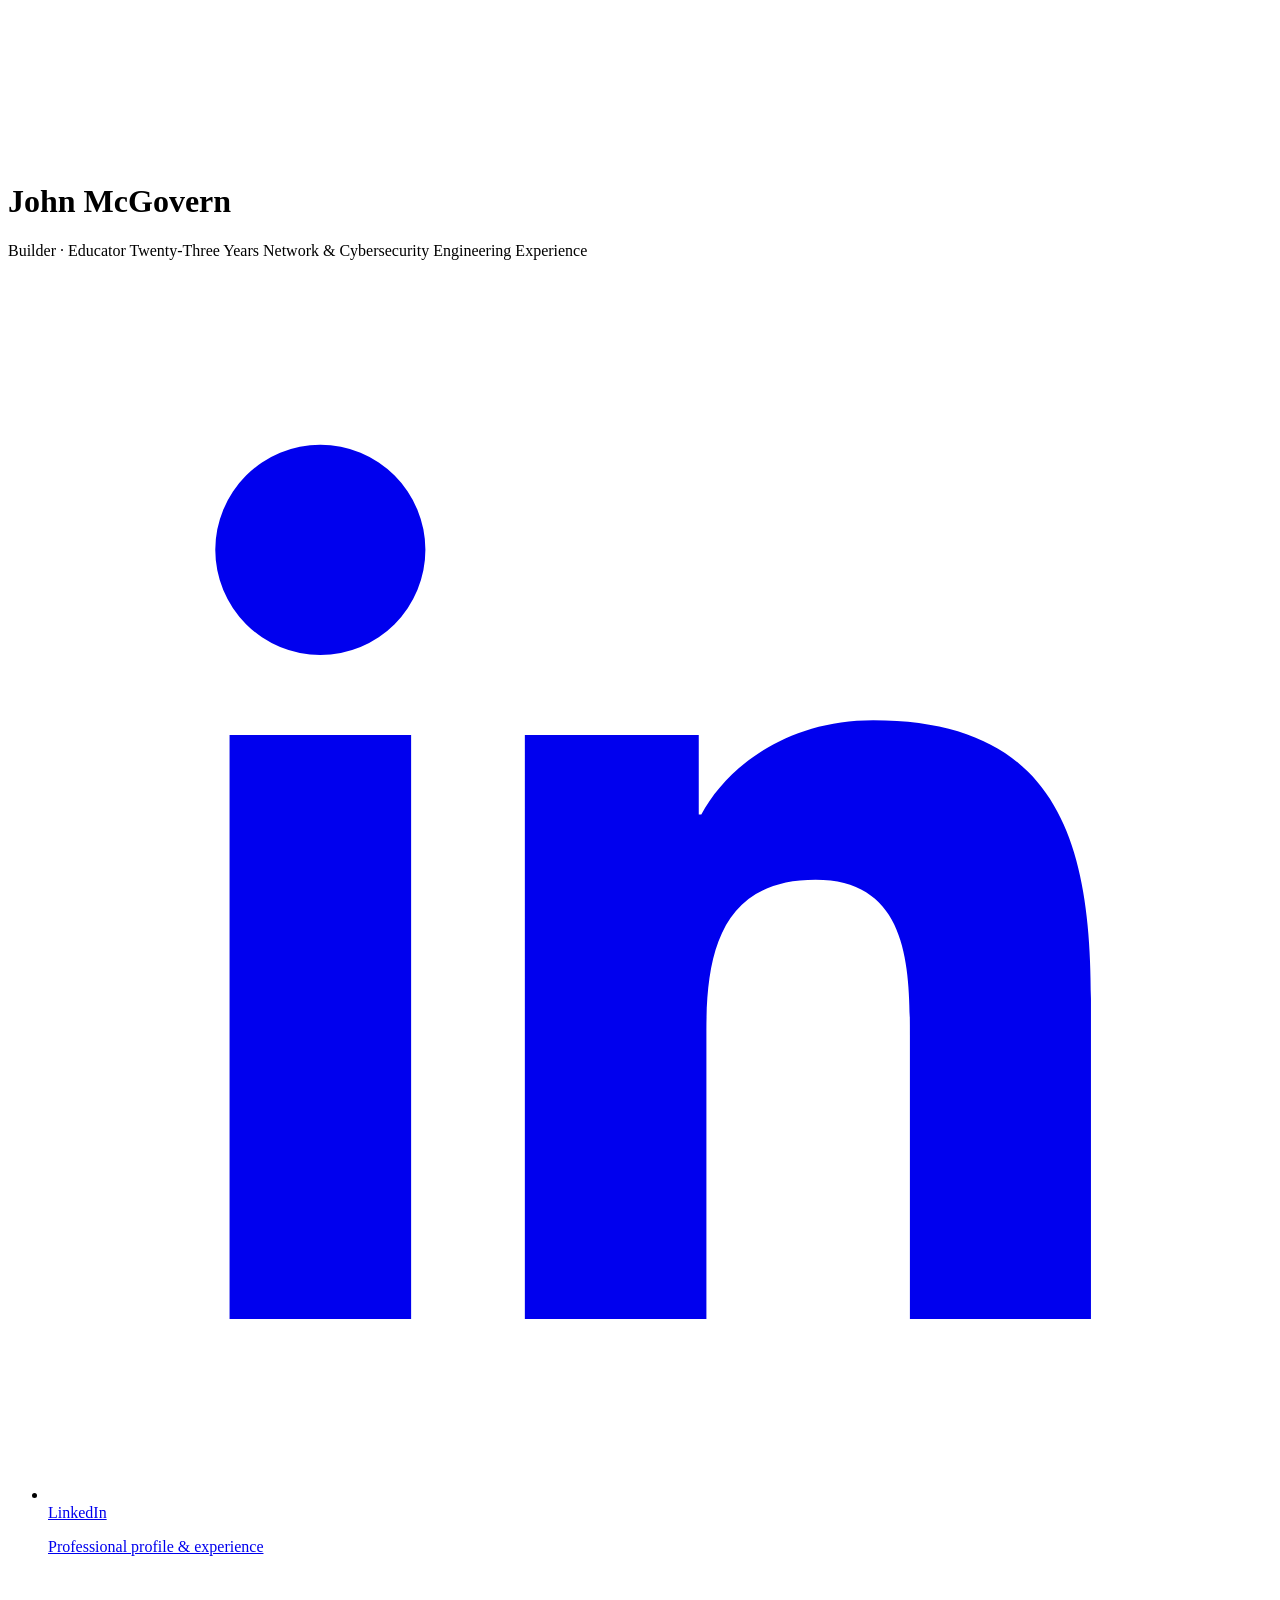
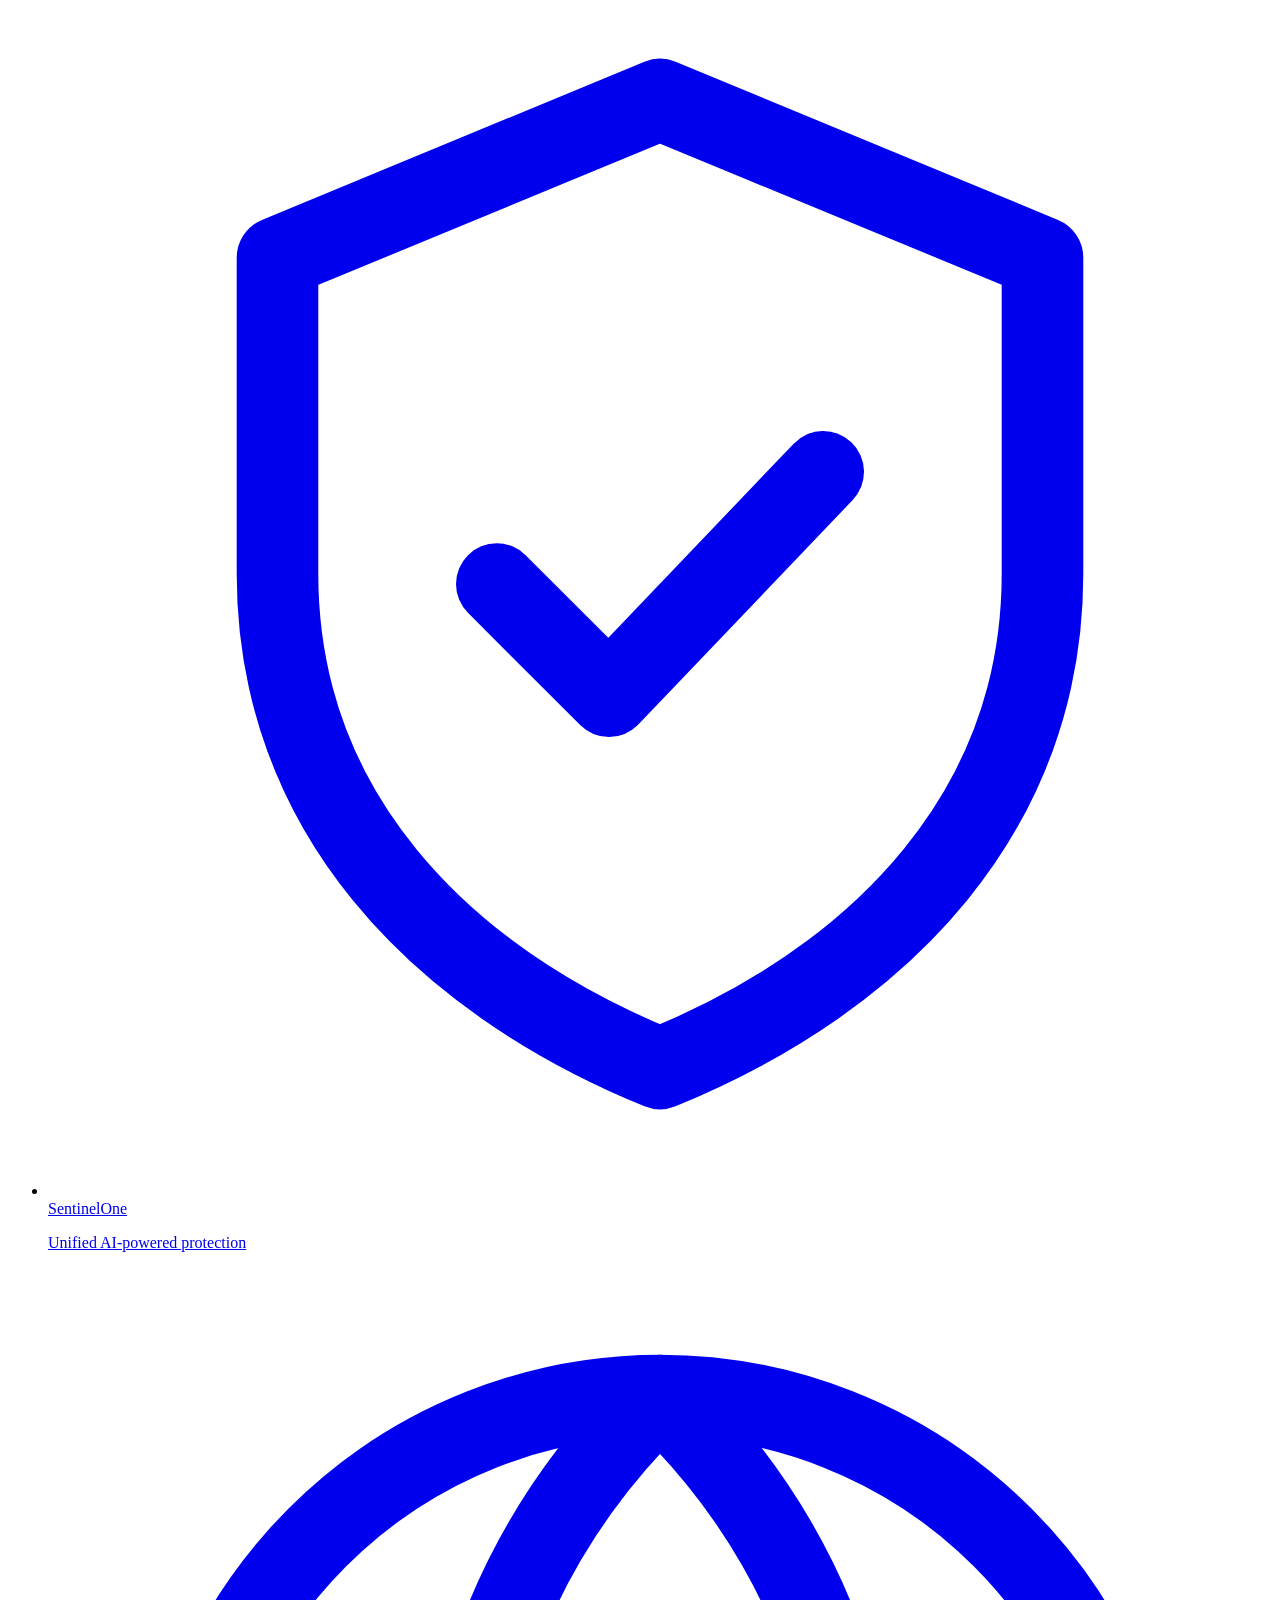
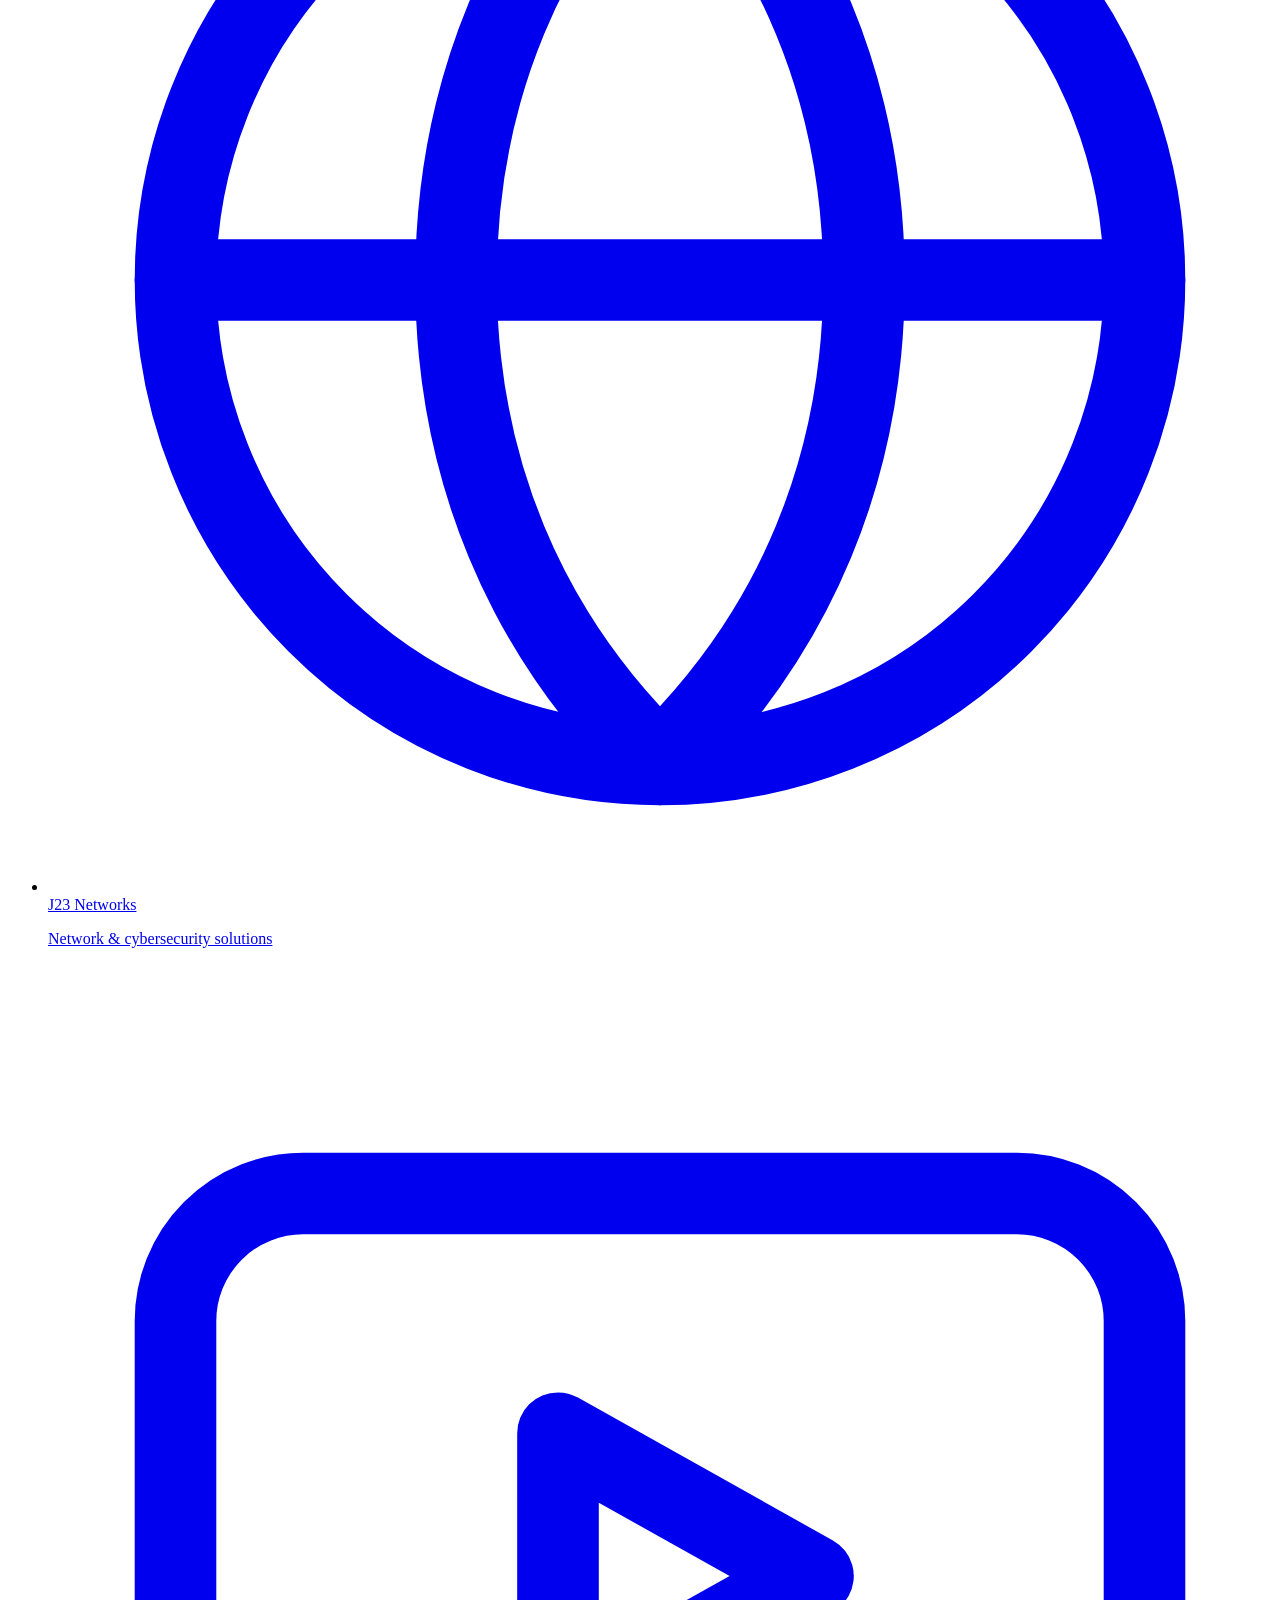
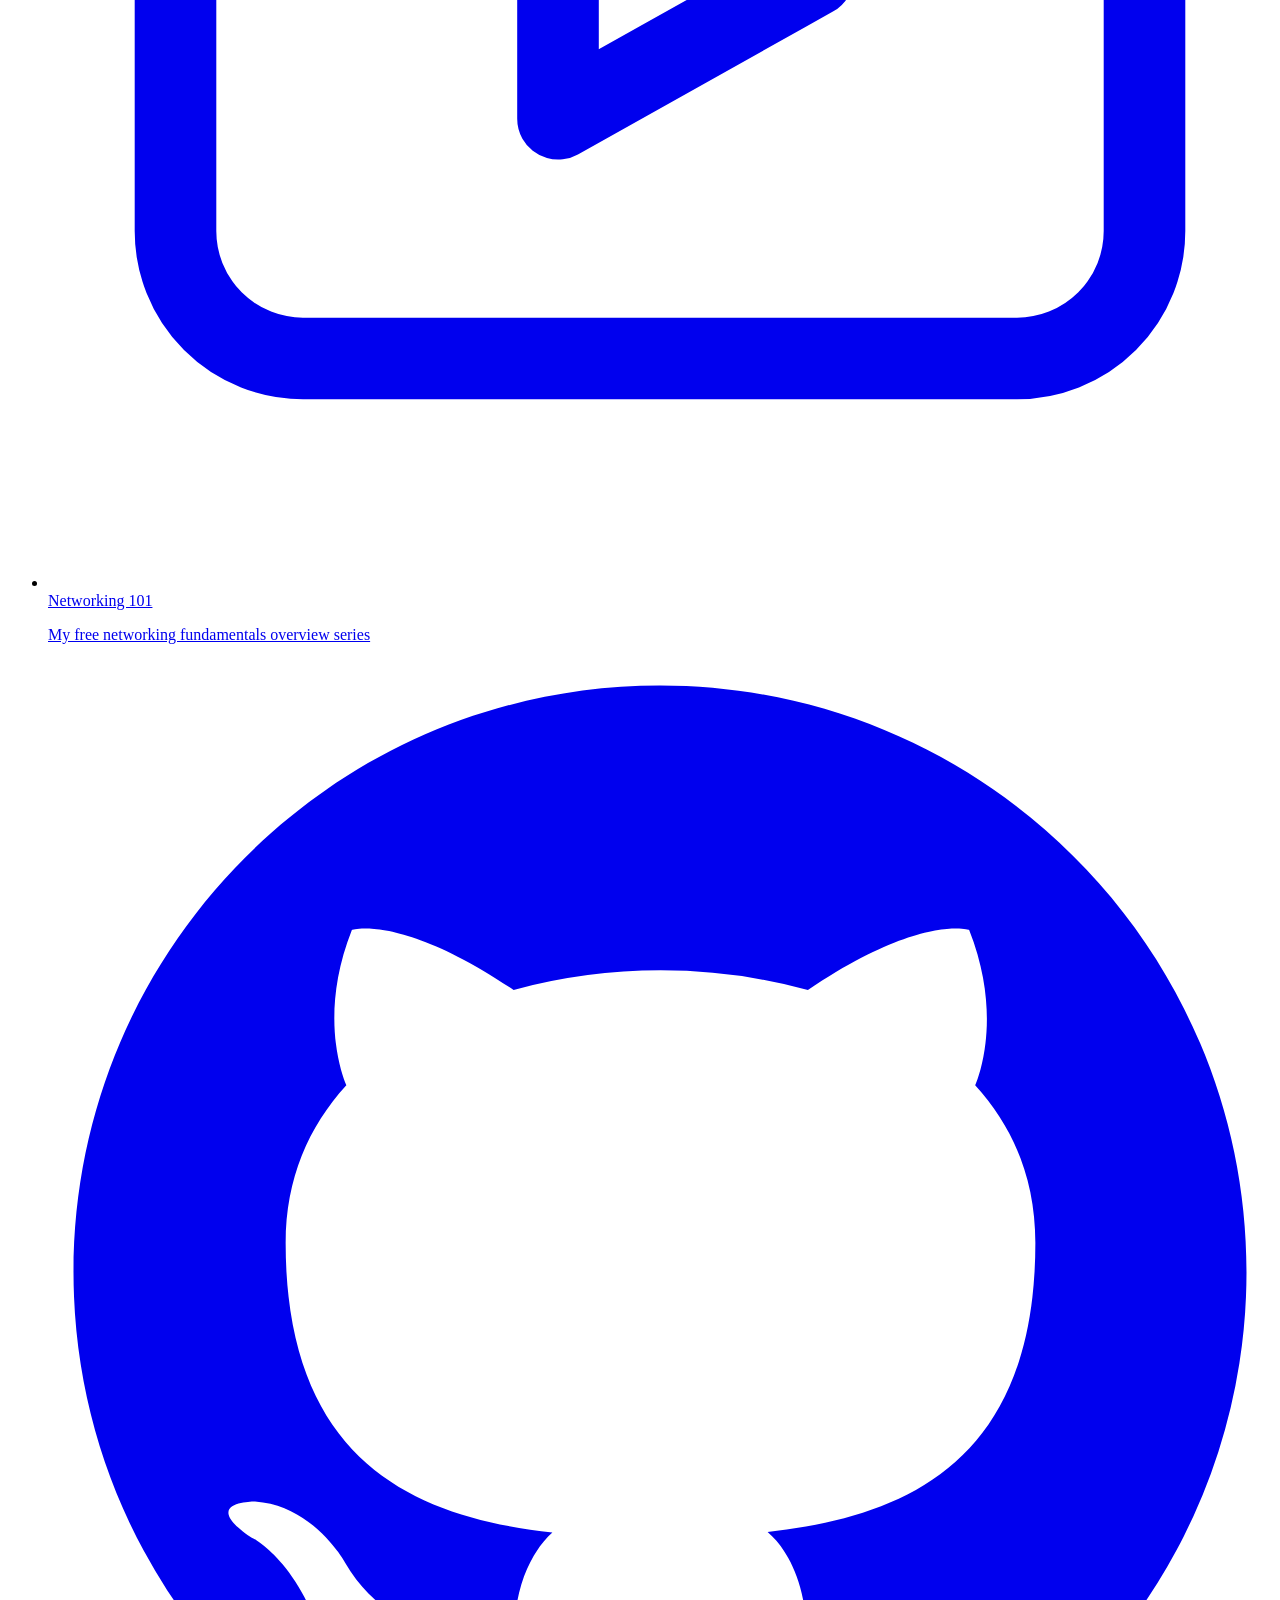
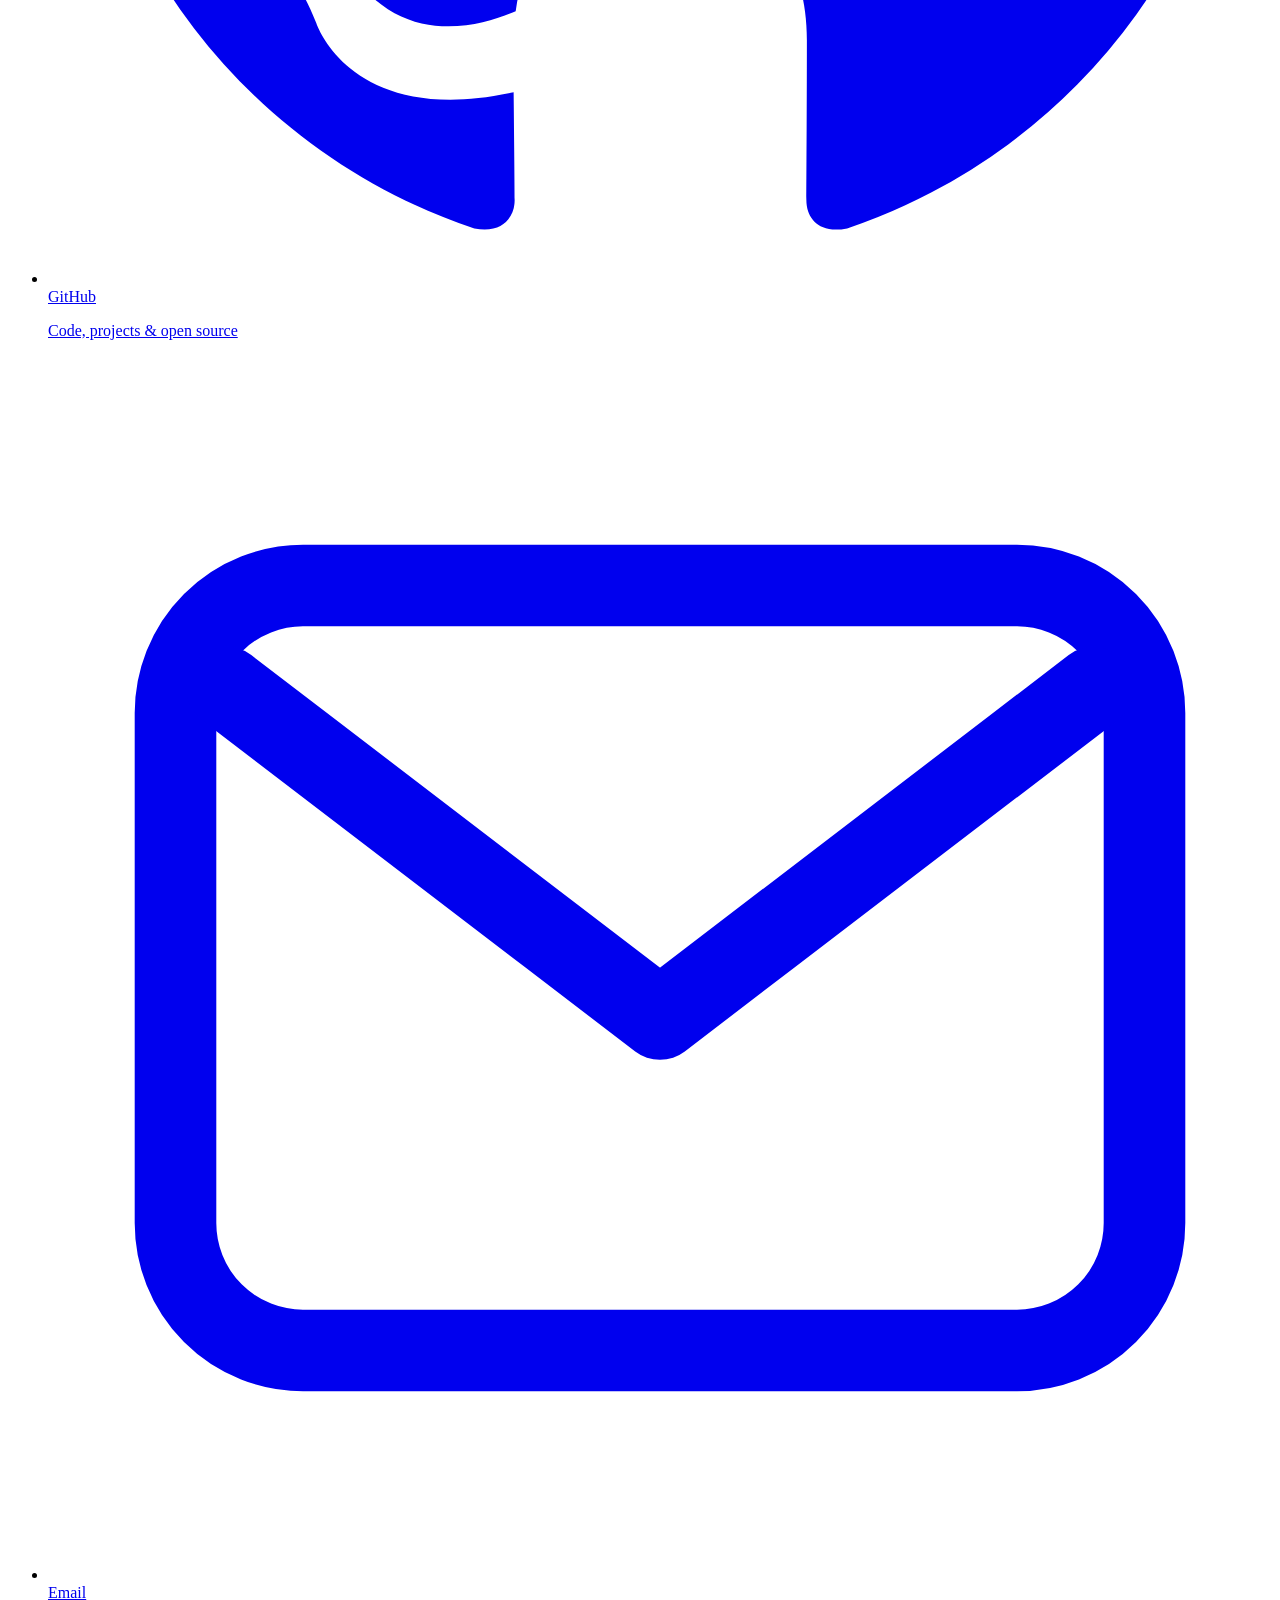
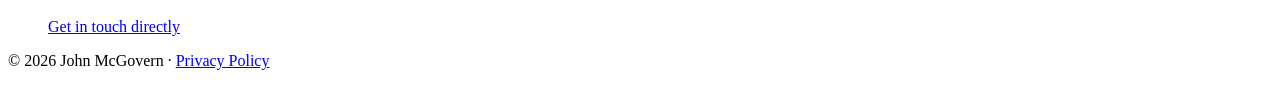
==== commit 732947b9: "Tagline: spell out twenty-three years, network & cybersecurity Co-Authored-By: Claude Fable 5 <norep" ====
--- a/public/index.html
+++ b/public/index.html
@@ -4,14 +4,14 @@
   <meta charset="utf-8">
   <meta name="viewport" content="width=device-width, initial-scale=1">
   <title>John McGovern</title>
-  <meta name="description" content="John McGovern — builder, educator, 23 years of network &amp; security engineering experience. Find me on LinkedIn, GitHub, or get in touch.">
+  <meta name="description" content="John McGovern — builder, educator, twenty-three years of network &amp; cybersecurity engineering experience. Find me on LinkedIn, GitHub, or get in touch.">
   <link rel="icon" type="image/svg+xml" href="/assets/favicon.svg">
   <link rel="canonical" href="https://www.johnmcgovern.com/">
 
   <!-- Open Graph -->
   <meta property="og:type" content="website">
   <meta property="og:title" content="John McGovern">
-  <meta property="og:description" content="Builder &middot; Educator &middot; 23 Years Network &amp; Security Engineering Experience">
+  <meta property="og:description" content="Builder &middot; Educator &middot; Twenty-Three Years Network &amp; Cybersecurity Engineering Experience">
   <meta property="og:url" content="https://www.johnmcgovern.com/">
   <meta name="twitter:card" content="summary">
 
@@ -46,7 +46,7 @@
       <!-- No reveal animation on the h1: content first painted at opacity 0 is
            excluded as an LCP candidate, and this is the page's LCP element -->
       <h1 class="name">John <span class="grad-text">McGovern</span></h1>
-      <p class="tagline reveal-load"><span class="phrase">Builder</span> <span class="sep">&middot;</span> <span class="phrase">Educator</span> <span class="phrase phrase-tail">23 Years Network &amp; Security Engineering Experience</span></p>
+      <p class="tagline reveal-load"><span class="phrase">Builder</span> <span class="sep">&middot;</span> <span class="phrase">Educator</span> <span class="phrase phrase-tail">Twenty-Three Years Network &amp; Cybersecurity Engineering Experience</span></p>
 
       <ul class="links reveal-load">
         <li>
